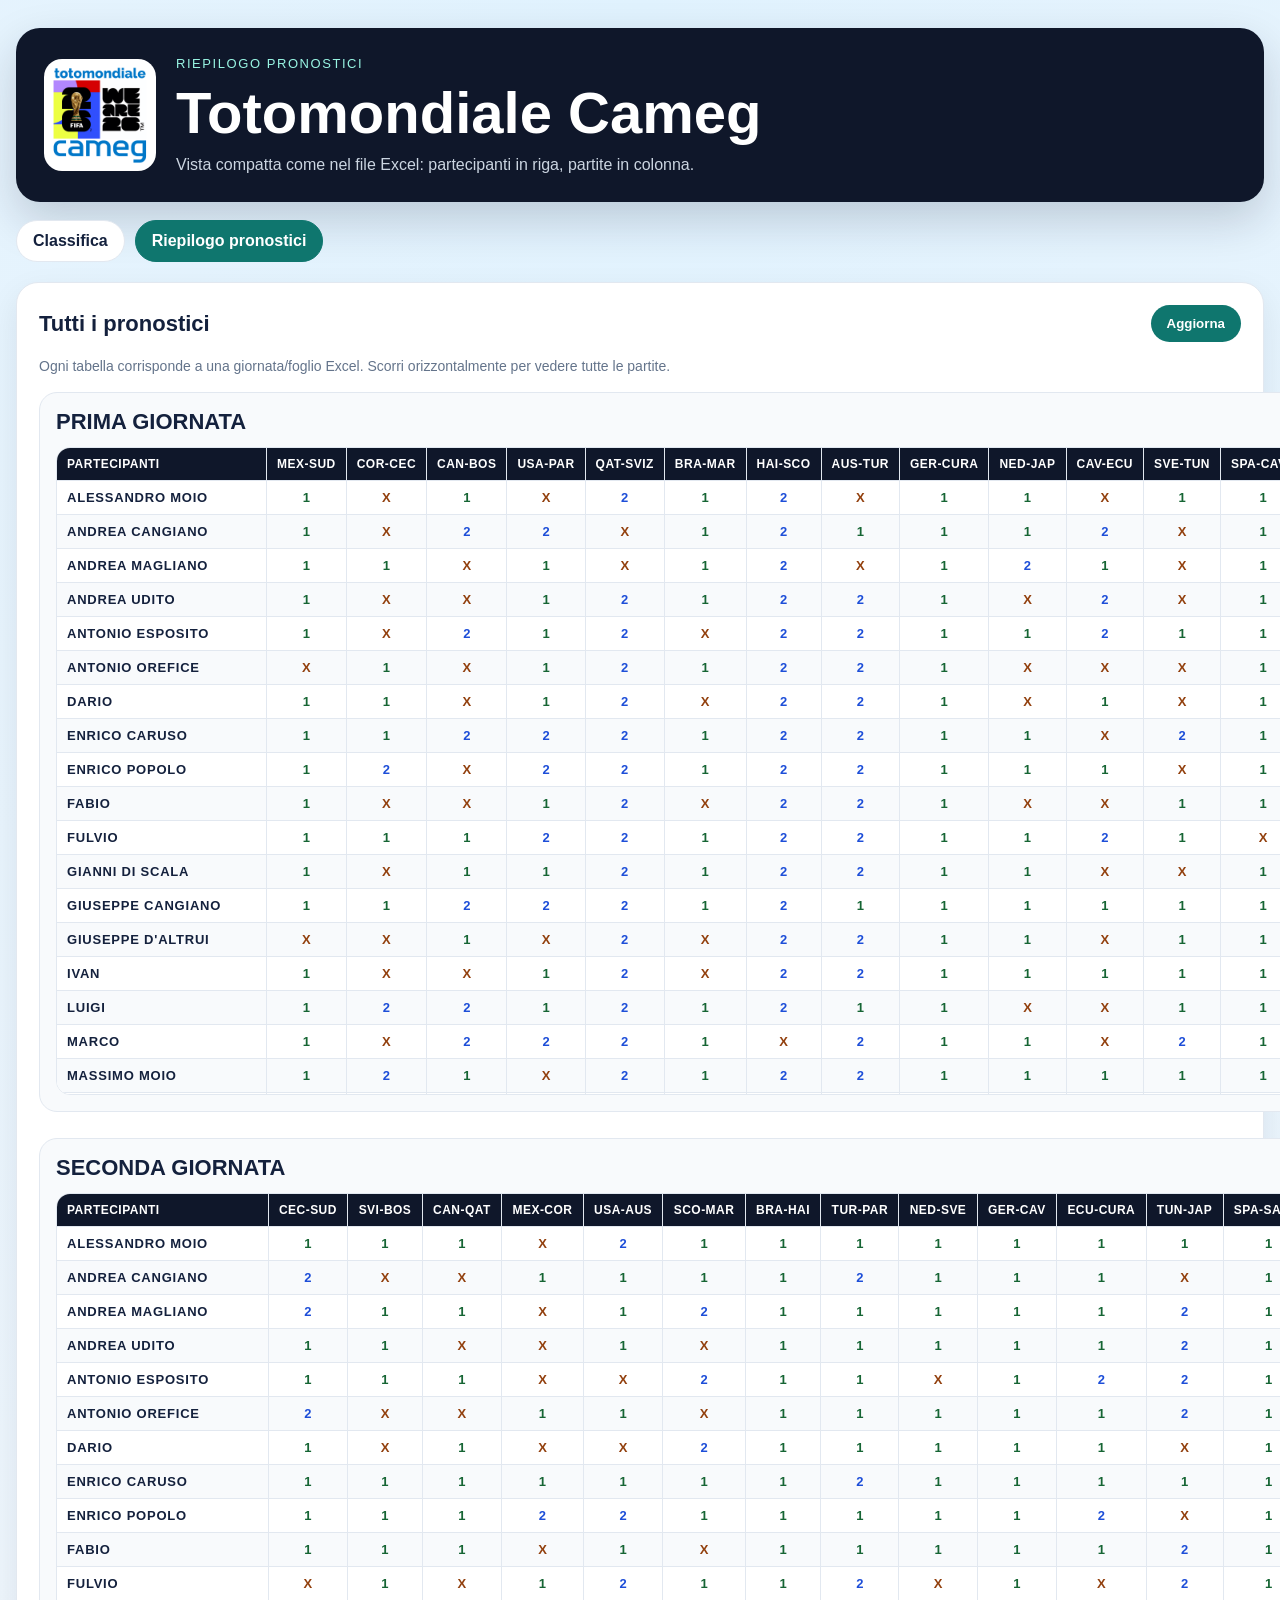
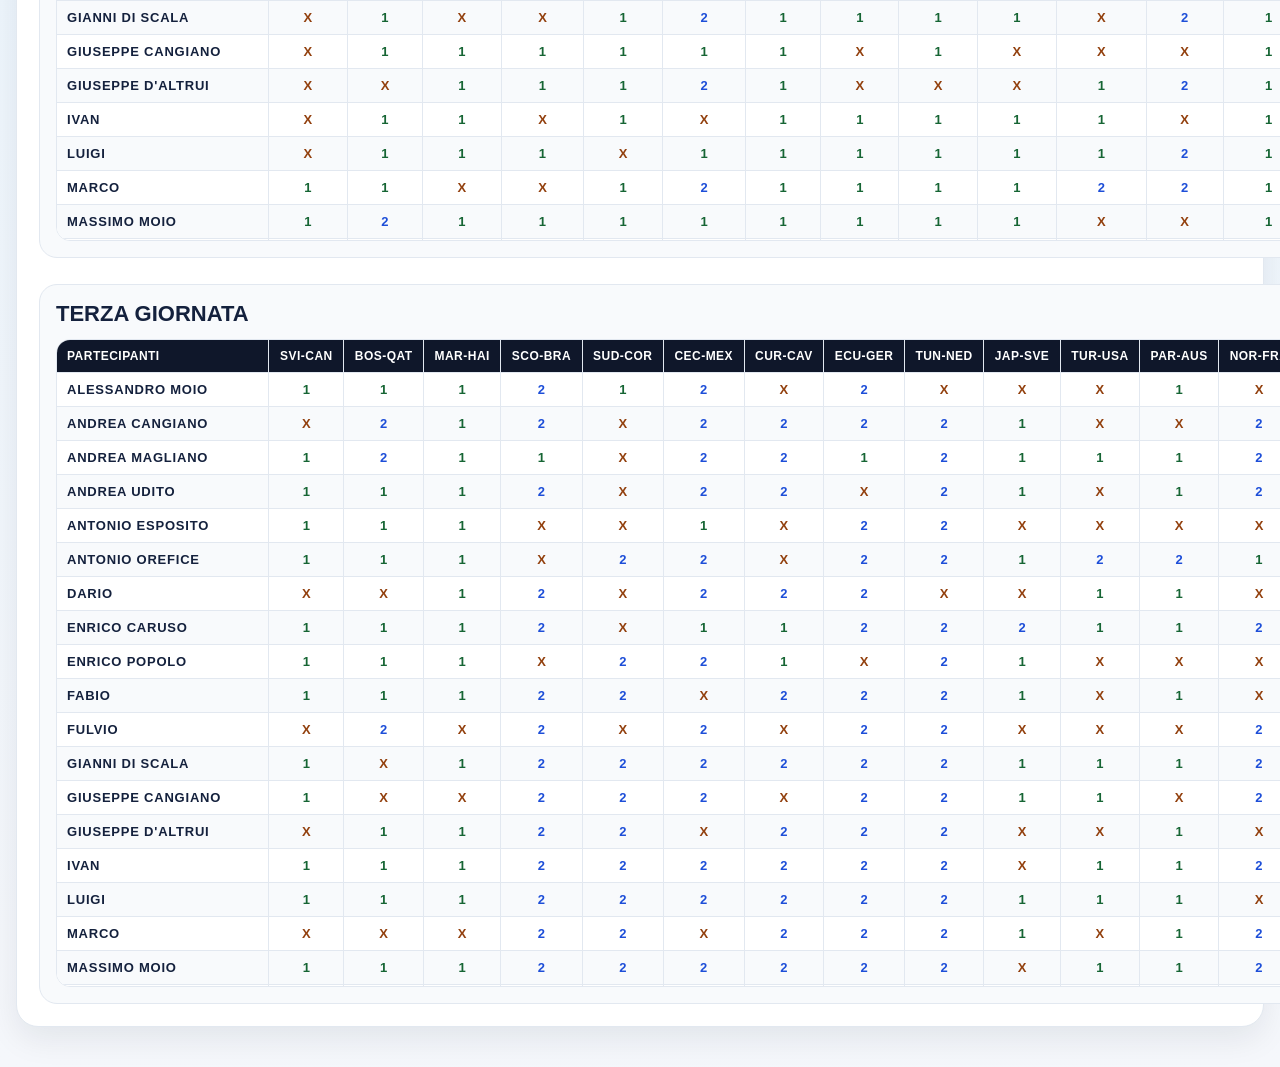
==== pronostici.html @ e7b79f12 "Add files via upload" ====
<!DOCTYPE html>
<html lang="it">
<head>
  <meta charset="UTF-8" />
  <meta name="viewport" content="width=device-width, initial-scale=1.0" />
  <title>Riepilogo pronostici - Totomondiale Cameg</title>
  <link rel="stylesheet" href="assets/style.css" />
</head>
<body>
  <main class="page wide">
    <header class="hero compact-hero">
      <div class="brand-row">
        <img src="assets/logo.png" alt="Logo Totomondiale Cameg" class="logo" />
        <div>
          <p class="eyebrow">Riepilogo pronostici</p>
          <h1>Totomondiale Cameg</h1>
          <p class="subtitle">Vista compatta come nel file Excel: partecipanti in riga, partite in colonna.</p>
        </div>
      </div>
    </header>

    <nav class="top-actions">
      <a class="nav-btn" href="index.html">Classifica</a>
      <a class="nav-btn active" href="pronostici.html">Riepilogo pronostici</a>
    </nav>

    <section class="panel">
      <div class="panel-header">
        <h2>Tutti i pronostici</h2>
        <button id="reloadBtn" type="button">Aggiorna</button>
      </div>
      <p class="hint">Ogni tabella corrisponde a una giornata/foglio Excel. Scorri orizzontalmente per vedere tutte le partite.</p>
      <div id="predictionSheets" class="prediction-sheets">
        <p>Caricamento riepilogo...</p>
      </div>
    </section>
  </main>

  <script src="assets/pronostici.js"></script>
</body>
</html>
---- assets/style.css ----
:root {
  --bg: #f5f7fb;
  --card: #ffffff;
  --text: #14213d;
  --muted: #64748b;
  --line: #e2e8f0;
  --accent: #0f766e;
  --accent-dark: #115e59;
  --gold: #fef3c7;
}

* { box-sizing: border-box; }
body {
  margin: 0;
  font-family: Arial, Helvetica, sans-serif;
  background: radial-gradient(circle at top, #e0f2fe, var(--bg));
  color: var(--text);
}
.page { max-width: 1120px; margin: 0 auto; padding: 28px 16px 40px; }
.hero {
  display: flex; justify-content: space-between; gap: 20px; align-items: flex-end;
  padding: 28px; border-radius: 24px; background: #0f172a; color: white;
  box-shadow: 0 18px 45px rgba(15, 23, 42, .18);
}
.eyebrow { margin: 0 0 8px; color: #99f6e4; text-transform: uppercase; letter-spacing: .12em; font-size: 13px; }
h1 { margin: 0; font-size: clamp(34px, 5vw, 58px); }
.subtitle { margin: 10px 0 0; color: #cbd5e1; }
.refresh-card { background: rgba(255,255,255,.1); border: 1px solid rgba(255,255,255,.18); padding: 16px; border-radius: 18px; min-width: 220px; }
.refresh-card span { display:block; font-size: 13px; color: #cbd5e1; }
.refresh-card strong { display:block; margin-top: 6px; }
.refresh-card small { display:block; margin-top: 8px; color:#cbd5e1; line-height:1.35; }
.summary { display:grid; grid-template-columns: repeat(3, 1fr); gap: 16px; margin: 20px 0; }
.stat, .panel { background: var(--card); border: 1px solid var(--line); border-radius: 22px; box-shadow: 0 12px 32px rgba(15, 23, 42, .08); }
.stat { padding: 18px; }
.stat span { color: var(--muted); font-size: 14px; }
.stat strong { display:block; margin-top: 8px; font-size: 28px; }
.panel { padding: 22px; margin-top: 20px; }
.panel-header { display:flex; justify-content: space-between; align-items:center; gap: 12px; margin-bottom: 16px; }
h2 { margin: 0; font-size: 22px; }
button { border:0; background: var(--accent); color:white; padding: 11px 16px; border-radius: 999px; cursor:pointer; font-weight: 700; }
button:hover { background: var(--accent-dark); }
.table-wrap { overflow-x:auto; }
table { width:100%; border-collapse: collapse; min-width: 520px; }
th, td { padding: 14px 12px; text-align:left; border-bottom: 1px solid var(--line); }
th { color: var(--muted); font-size: 13px; text-transform: uppercase; letter-spacing: .06em; }
tr.leader { background: var(--gold); font-weight: 700; }
.matches { display:grid; gap: 10px; margin-top: 16px; }
.match { display:flex; justify-content:space-between; gap: 12px; padding: 14px; border: 1px solid var(--line); border-radius: 16px; background:#f8fafc; }
.match.live { border-color: #f97316; background: #fff7ed; }
.match small { color: var(--muted); }
footer { color: var(--muted); text-align:center; margin-top: 28px; font-size: 14px; }
.error { color: #991b1b; background: #fee2e2; border: 1px solid #fecaca; padding: 14px; border-radius: 14px; }
@media (max-width: 760px) {
  .hero { align-items: stretch; flex-direction: column; }
  .summary { grid-template-columns: 1fr; }
  .panel-header { align-items: stretch; flex-direction: column; }
  button { width: 100%; }
  .match { flex-direction: column; }
}

.brand-row { display: flex; align-items: center; gap: 20px; }
.logo { width: 112px; height: 112px; object-fit: contain; border-radius: 18px; background: white; padding: 6px; }
.hint { color: var(--muted); font-size: 14px; }
.predictions-overview { display: grid; gap: 18px; margin-top: 16px; }
.participant-card { border: 1px solid var(--line); border-radius: 18px; padding: 18px; background: #f8fafc; }
.participant-card h3 { margin: 0 0 14px; font-size: 22px; color: #0f172a; }
.day-block { margin-top: 14px; }
.day-block h4 { margin: 0 0 8px; color: var(--accent-dark); text-transform: uppercase; letter-spacing: .04em; font-size: 14px; }
.compact table { min-width: 620px; background: white; border-radius: 14px; overflow: hidden; }
.compact th, .compact td { padding: 10px 12px; font-size: 14px; }
.badge { display: inline-block; padding: 5px 9px; border-radius: 999px; font-size: 12px; font-weight: 700; }
.badge.pending { background: #e2e8f0; color: #475569; }
.badge.correct { background: #dcfce7; color: #166534; }
.badge.wrong { background: #fee2e2; color: #991b1b; }
@media (max-width: 760px) {
  .brand-row { align-items: flex-start; flex-direction: column; }
  .logo { width: 96px; height: 96px; }
}

.top-actions { display:flex; gap: 10px; flex-wrap: wrap; margin: 18px 0; }
.nav-btn { display:inline-flex; align-items:center; justify-content:center; padding: 11px 16px; border-radius: 999px; text-decoration:none; font-weight:700; border:1px solid var(--line); background:#fff; color:var(--text); }
.nav-btn.active, .nav-btn:hover { background: var(--accent); color:#fff; border-color: var(--accent); }
.wide { max-width: 1500px; }
.compact-hero { align-items:center; }
.prediction-sheets { display:grid; gap: 26px; margin-top: 18px; }
.sheet-block { border:1px solid var(--line); border-radius:18px; padding:16px; background:#f8fafc; }
.sheet-block h2 { margin-bottom: 12px; }
.excel-wrap { overflow:auto; border:1px solid var(--line); border-radius:14px; background:#fff; max-height: 72vh; }
.excel-table { width:max-content; min-width:100%; border-collapse: separate; border-spacing:0; font-size: 13px; }
.excel-table th, .excel-table td { padding: 9px 10px; border-right:1px solid var(--line); border-bottom:1px solid var(--line); text-align:center; white-space:nowrap; }
.excel-table thead th { position: sticky; top:0; z-index:3; background:#0f172a; color:#fff; font-size:12px; letter-spacing:.04em; }
.excel-table .participant-col { position: sticky; left:0; z-index:2; text-align:left; min-width:210px; background:#ffffff; color:var(--text); font-weight:700; }
.excel-table thead .participant-col { z-index:4; background:#0f172a; color:#fff; }
.excel-table tbody tr:nth-child(even) .participant-col,
.excel-table tbody tr:nth-child(even) td { background:#f8fafc; }
.excel-table tbody tr:hover .participant-col,
.excel-table tbody tr:hover td { background:#eef6ff; }
.forecast { font-weight:800; min-width:58px; }
.forecast-1 { color:#166534; }
.forecast-X { color:#92400e; }
.forecast-2 { color:#1d4ed8; }
.match-head { min-width:74px; }
code { background:#e2e8f0; padding:2px 5px; border-radius:6px; }
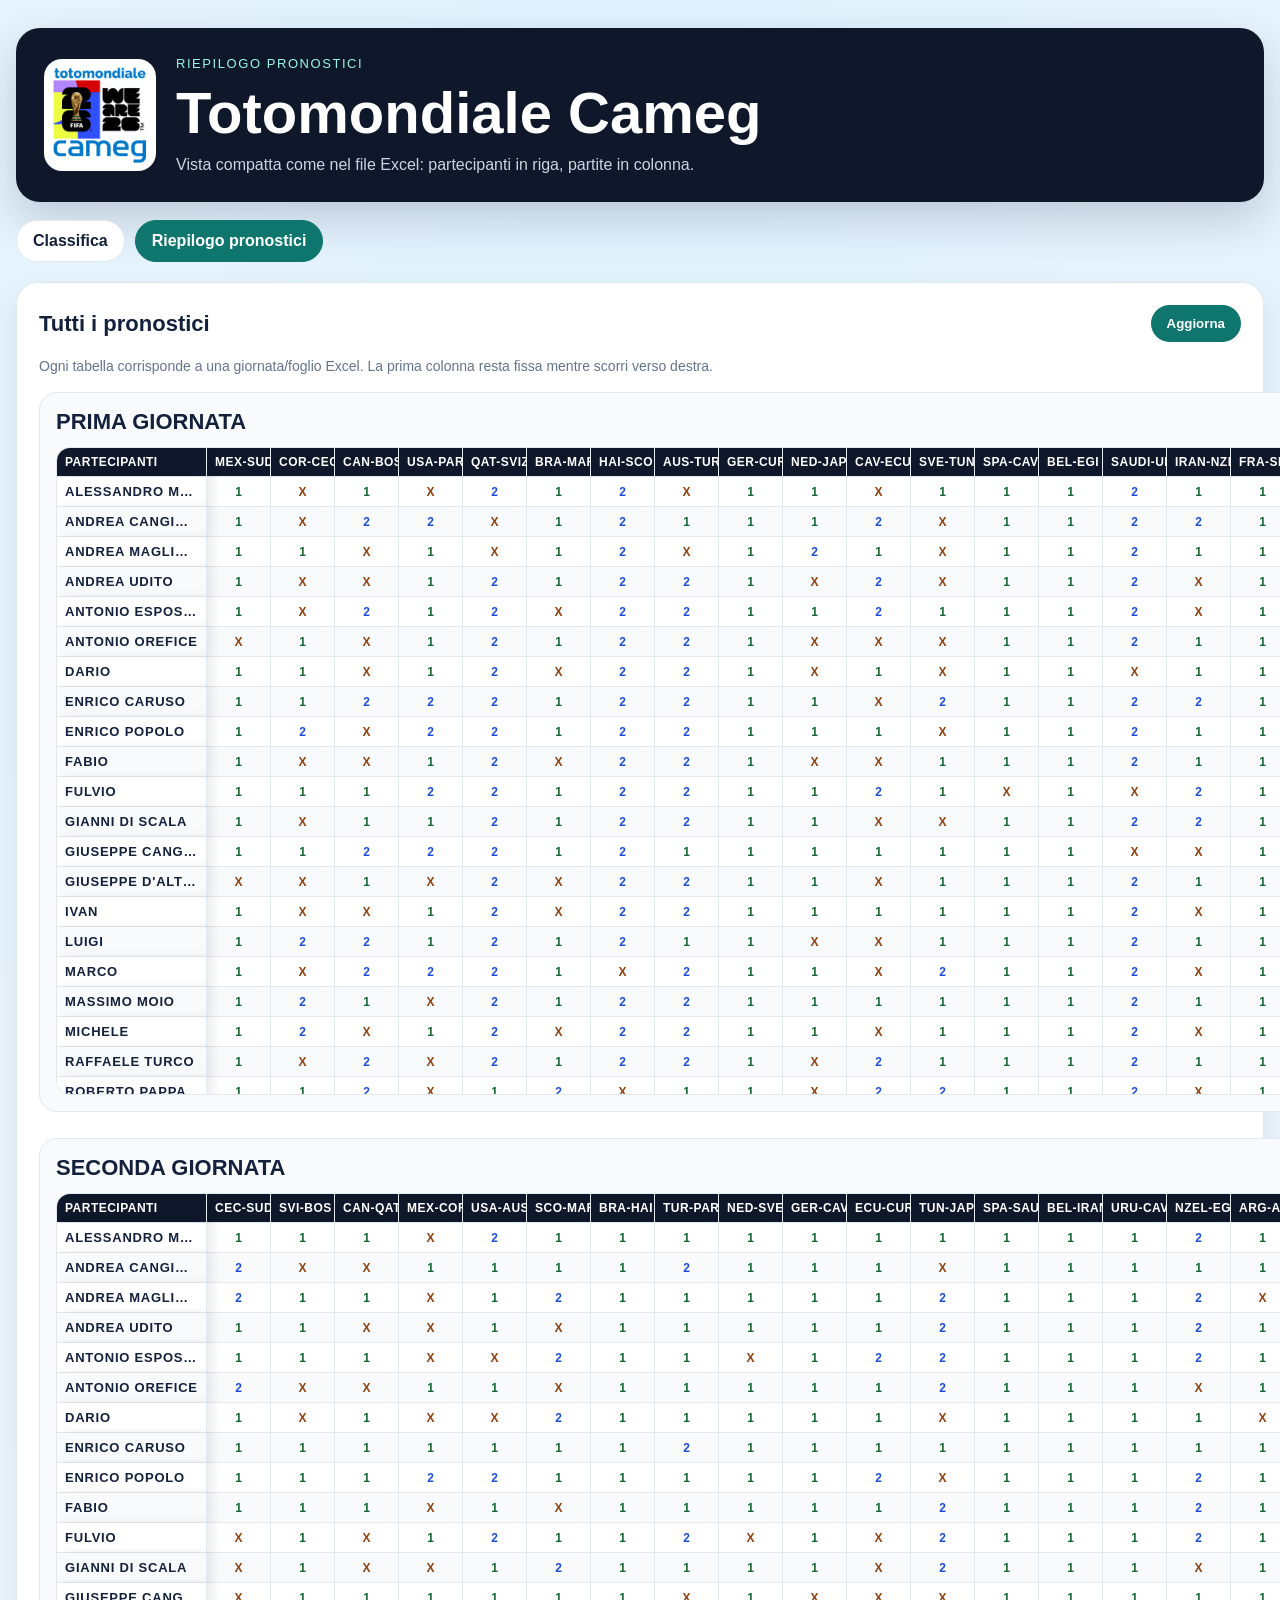
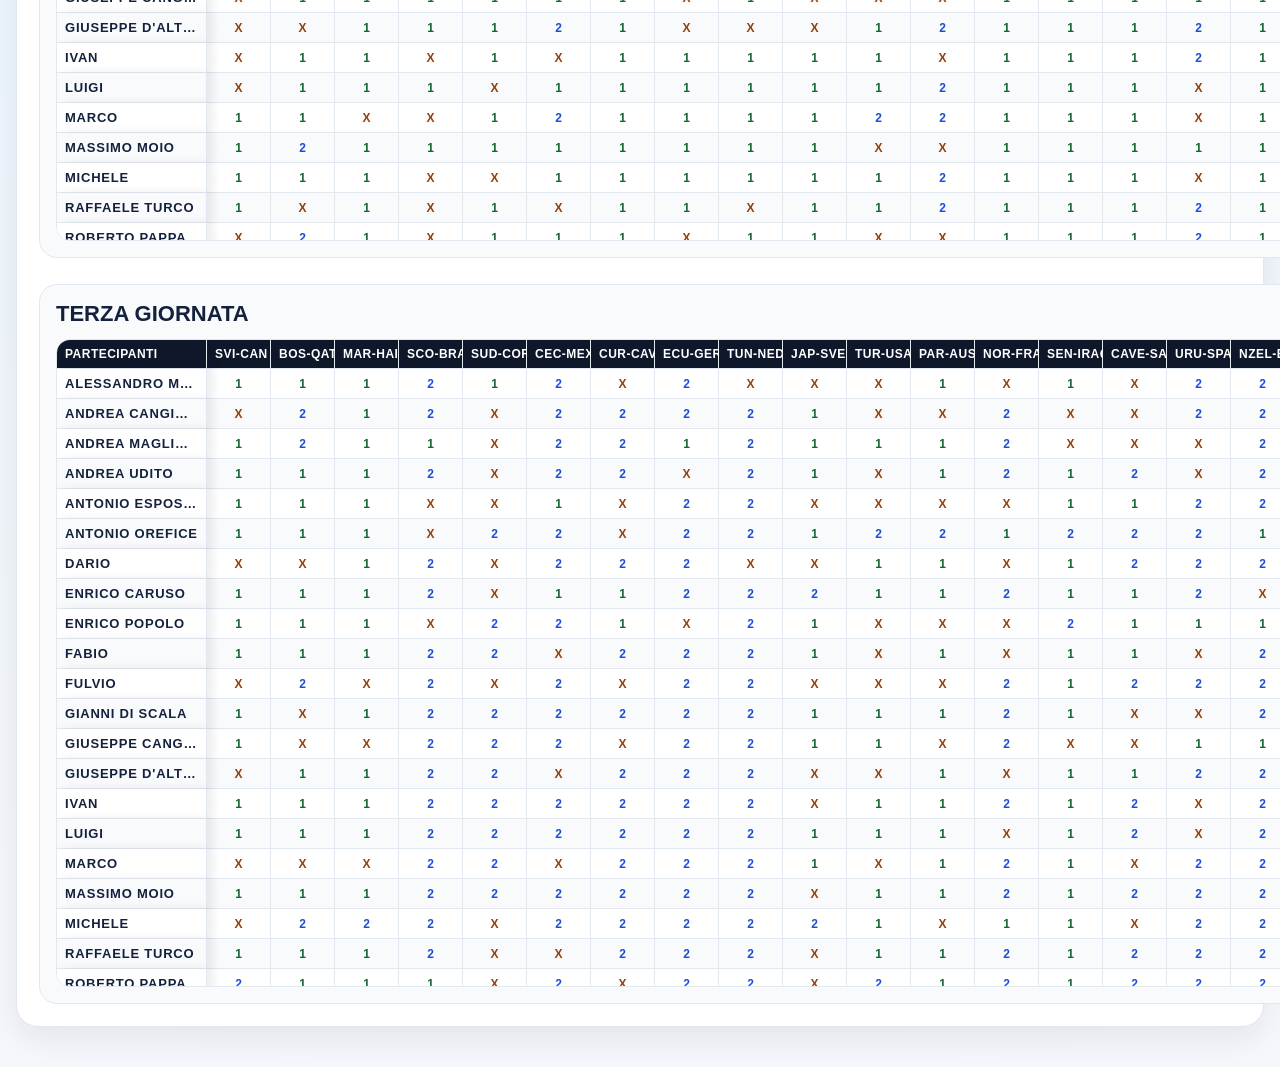
==== commit a4d32283: "Add files via upload" ====
--- a/pronostici.html
+++ b/pronostici.html
@@ -29,7 +29,7 @@
         <h2>Tutti i pronostici</h2>
         <button id="reloadBtn" type="button">Aggiorna</button>
       </div>
-      <p class="hint">Ogni tabella corrisponde a una giornata/foglio Excel. Scorri orizzontalmente per vedere tutte le partite.</p>
+      <p class="hint">Ogni tabella corrisponde a una giornata/foglio Excel. La prima colonna resta fissa mentre scorri verso destra.</p><p class="mobile-note">Da smartphone: ruota il telefono in orizzontale per una vista più comoda.</p>
       <div id="predictionSheets" class="prediction-sheets">
         <p>Caricamento riepilogo...</p>
       </div>
--- a/assets/style.css
+++ b/assets/style.css
@@ -80,24 +80,49 @@
 .top-actions { display:flex; gap: 10px; flex-wrap: wrap; margin: 18px 0; }
 .nav-btn { display:inline-flex; align-items:center; justify-content:center; padding: 11px 16px; border-radius: 999px; text-decoration:none; font-weight:700; border:1px solid var(--line); background:#fff; color:var(--text); }
 .nav-btn.active, .nav-btn:hover { background: var(--accent); color:#fff; border-color: var(--accent); }
-.wide { max-width: 1500px; }
+.wide { max-width: 1600px; }
 .compact-hero { align-items:center; }
 .prediction-sheets { display:grid; gap: 26px; margin-top: 18px; }
 .sheet-block { border:1px solid var(--line); border-radius:18px; padding:16px; background:#f8fafc; }
 .sheet-block h2 { margin-bottom: 12px; }
-.excel-wrap { overflow:auto; border:1px solid var(--line); border-radius:14px; background:#fff; max-height: 72vh; }
-.excel-table { width:max-content; min-width:100%; border-collapse: separate; border-spacing:0; font-size: 13px; }
-.excel-table th, .excel-table td { padding: 9px 10px; border-right:1px solid var(--line); border-bottom:1px solid var(--line); text-align:center; white-space:nowrap; }
+.excel-wrap { overflow:auto; border:1px solid var(--line); border-radius:14px; background:#fff; max-height: 72vh; -webkit-overflow-scrolling: touch; }
+.excel-table { width:max-content; min-width:100%; border-collapse: separate; border-spacing:0; font-size: 12px; }
+.excel-table th, .excel-table td { padding: 7px 8px; border-right:1px solid var(--line); border-bottom:1px solid var(--line); text-align:center; white-space:nowrap; }
 .excel-table thead th { position: sticky; top:0; z-index:3; background:#0f172a; color:#fff; font-size:12px; letter-spacing:.04em; }
-.excel-table .participant-col { position: sticky; left:0; z-index:2; text-align:left; min-width:210px; background:#ffffff; color:var(--text); font-weight:700; }
+.excel-table .participant-col { position: sticky; left:0; z-index:5; text-align:left; width:150px; min-width:150px; max-width:150px; overflow:hidden; text-overflow:ellipsis; background:#ffffff; color:var(--text); font-weight:700; box-shadow: 6px 0 10px rgba(15,23,42,.08); }
 .excel-table thead .participant-col { z-index:4; background:#0f172a; color:#fff; }
 .excel-table tbody tr:nth-child(even) .participant-col,
 .excel-table tbody tr:nth-child(even) td { background:#f8fafc; }
 .excel-table tbody tr:hover .participant-col,
 .excel-table tbody tr:hover td { background:#eef6ff; }
-.forecast { font-weight:800; min-width:58px; }
+.forecast { font-weight:800; min-width:42px; max-width:46px; }
 .forecast-1 { color:#166534; }
 .forecast-X { color:#92400e; }
 .forecast-2 { color:#1d4ed8; }
-.match-head { min-width:74px; }
+.match-head { min-width:58px; max-width:64px; font-size:11px; }
 code { background:#e2e8f0; padding:2px 5px; border-radius:6px; }
+
+
+.mobile-note { display:none; }
+@media (max-width: 760px) {
+  .page { padding: 14px 8px 28px; }
+  .wide { max-width: 100%; }
+  .hero { padding: 18px; border-radius: 18px; }
+  h1 { font-size: clamp(28px, 11vw, 42px); }
+  .panel { padding: 14px 10px; border-radius: 18px; }
+  .prediction-sheets { gap: 18px; }
+  .sheet-block { padding: 10px; border-radius: 14px; }
+  .excel-wrap { max-height: none; border-radius: 12px; }
+  .excel-table { font-size: 11px; }
+  .excel-table th, .excel-table td { padding: 6px 6px; }
+  .excel-table .participant-col { width: 104px; min-width: 104px; max-width: 104px; font-size: 10px; }
+  .excel-table thead th { font-size: 10px; }
+  .match-head { min-width: 48px; max-width: 52px; }
+  .forecast { min-width: 36px; max-width: 38px; font-size: 13px; }
+  .mobile-note { display:block; margin: 8px 0 0; color: var(--muted); font-size: 12px; }
+}
+@media (max-width: 420px) {
+  .excel-table .participant-col { width: 92px; min-width: 92px; max-width: 92px; }
+  .match-head { min-width: 44px; max-width: 48px; }
+  .forecast { min-width: 34px; max-width: 36px; }
+}
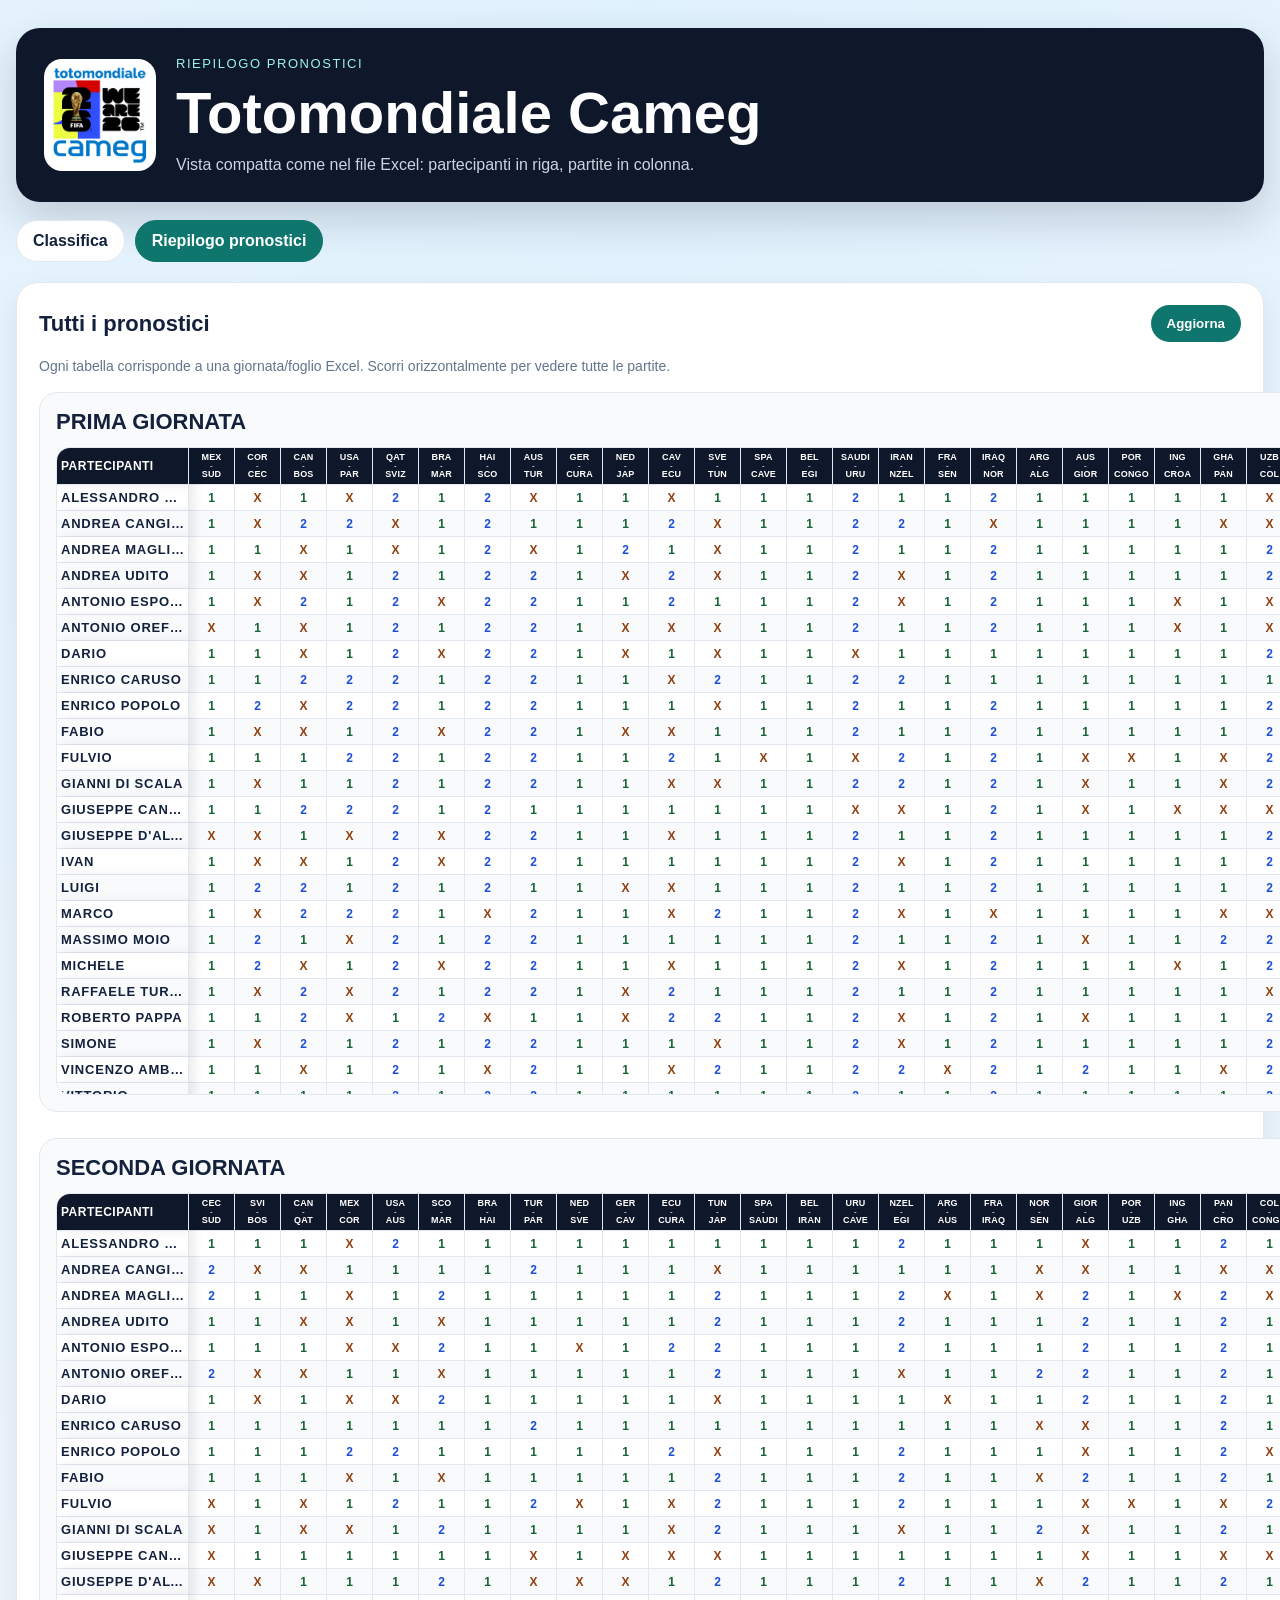
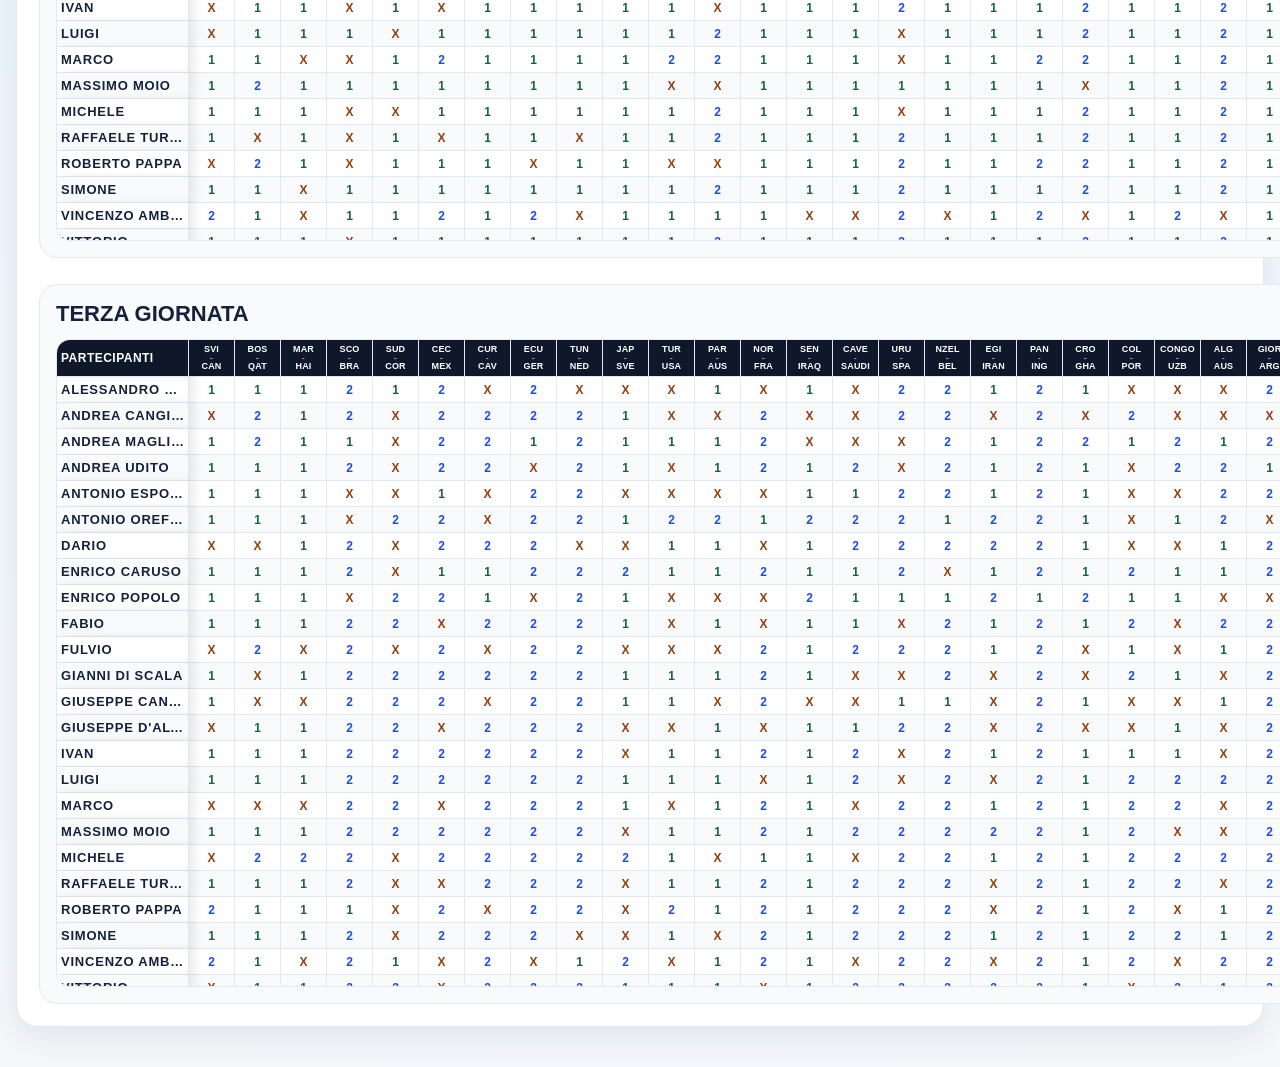
==== commit 4017f5cf: "Add files via upload" ====
--- a/pronostici.html
+++ b/pronostici.html
@@ -29,7 +29,7 @@
         <h2>Tutti i pronostici</h2>
         <button id="reloadBtn" type="button">Aggiorna</button>
       </div>
-      <p class="hint">Ogni tabella corrisponde a una giornata/foglio Excel. La prima colonna resta fissa mentre scorri verso destra.</p><p class="mobile-note">Da smartphone: ruota il telefono in orizzontale per una vista più comoda.</p>
+      <p class="hint">Ogni tabella corrisponde a una giornata/foglio Excel. Scorri orizzontalmente per vedere tutte le partite.</p>
       <div id="predictionSheets" class="prediction-sheets">
         <p>Caricamento riepilogo...</p>
       </div>
--- a/assets/style.css
+++ b/assets/style.css
@@ -126,3 +126,75 @@
   .match-head { min-width: 44px; max-width: 48px; }
   .forecast { min-width: 34px; max-width: 36px; }
 }
+
+/* v6: riepilogo più compatto e leggibile su smartphone */
+.excel-table .participant-col { width: 132px; min-width: 132px; max-width: 132px; }
+.match-head { min-width: 50px; max-width: 56px; font-size: 10px; }
+.forecast { min-width: 34px; max-width: 38px; }
+.excel-table th, .excel-table td { padding: 6px 6px; }
+.excel-table thead .participant-col { z-index: 8; }
+.excel-table tbody .participant-col { z-index: 6; }
+@media (max-width: 760px) {
+  .logo { width: 78px; height: 78px; }
+  .top-actions { position: sticky; top: 0; z-index: 20; padding: 8px 0; background: rgba(245,247,251,.92); backdrop-filter: blur(6px); }
+  .excel-wrap { max-height: 78vh; }
+  .excel-table .participant-col { width: 86px; min-width: 86px; max-width: 86px; font-size: 9px; }
+  .match-head { min-width: 38px; max-width: 42px; font-size: 9px; }
+  .forecast { min-width: 30px; max-width: 32px; font-size: 12px; }
+  .excel-table th, .excel-table td { padding: 5px 4px; }
+}
+
+
+/* v7: intestazioni partite più leggibili e compatte nel riepilogo pronostici */
+.excel-table thead th.match-head {
+  white-space: normal;
+  line-height: 1.05;
+  vertical-align: middle;
+  padding: 5px 3px;
+}
+.match-head {
+  min-width: 42px;
+  max-width: 46px;
+  width: 46px;
+}
+.team-code {
+  display: block;
+  font-size: 9px;
+  font-weight: 800;
+  letter-spacing: .02em;
+}
+.vs-sep {
+  display: block;
+  font-size: 8px;
+  line-height: .9;
+  opacity: .75;
+}
+.forecast {
+  min-width: 28px;
+  max-width: 32px;
+  width: 32px;
+}
+.excel-table th, .excel-table td {
+  padding: 5px 4px;
+}
+@media (max-width: 760px) {
+  .excel-table .participant-col {
+    width: 92px;
+    min-width: 92px;
+    max-width: 92px;
+    font-size: 9px;
+  }
+  .match-head {
+    min-width: 36px;
+    max-width: 38px;
+    width: 38px;
+  }
+  .team-code { font-size: 8px; }
+  .vs-sep { font-size: 7px; }
+  .forecast {
+    min-width: 27px;
+    max-width: 29px;
+    width: 29px;
+    font-size: 12px;
+  }
+}
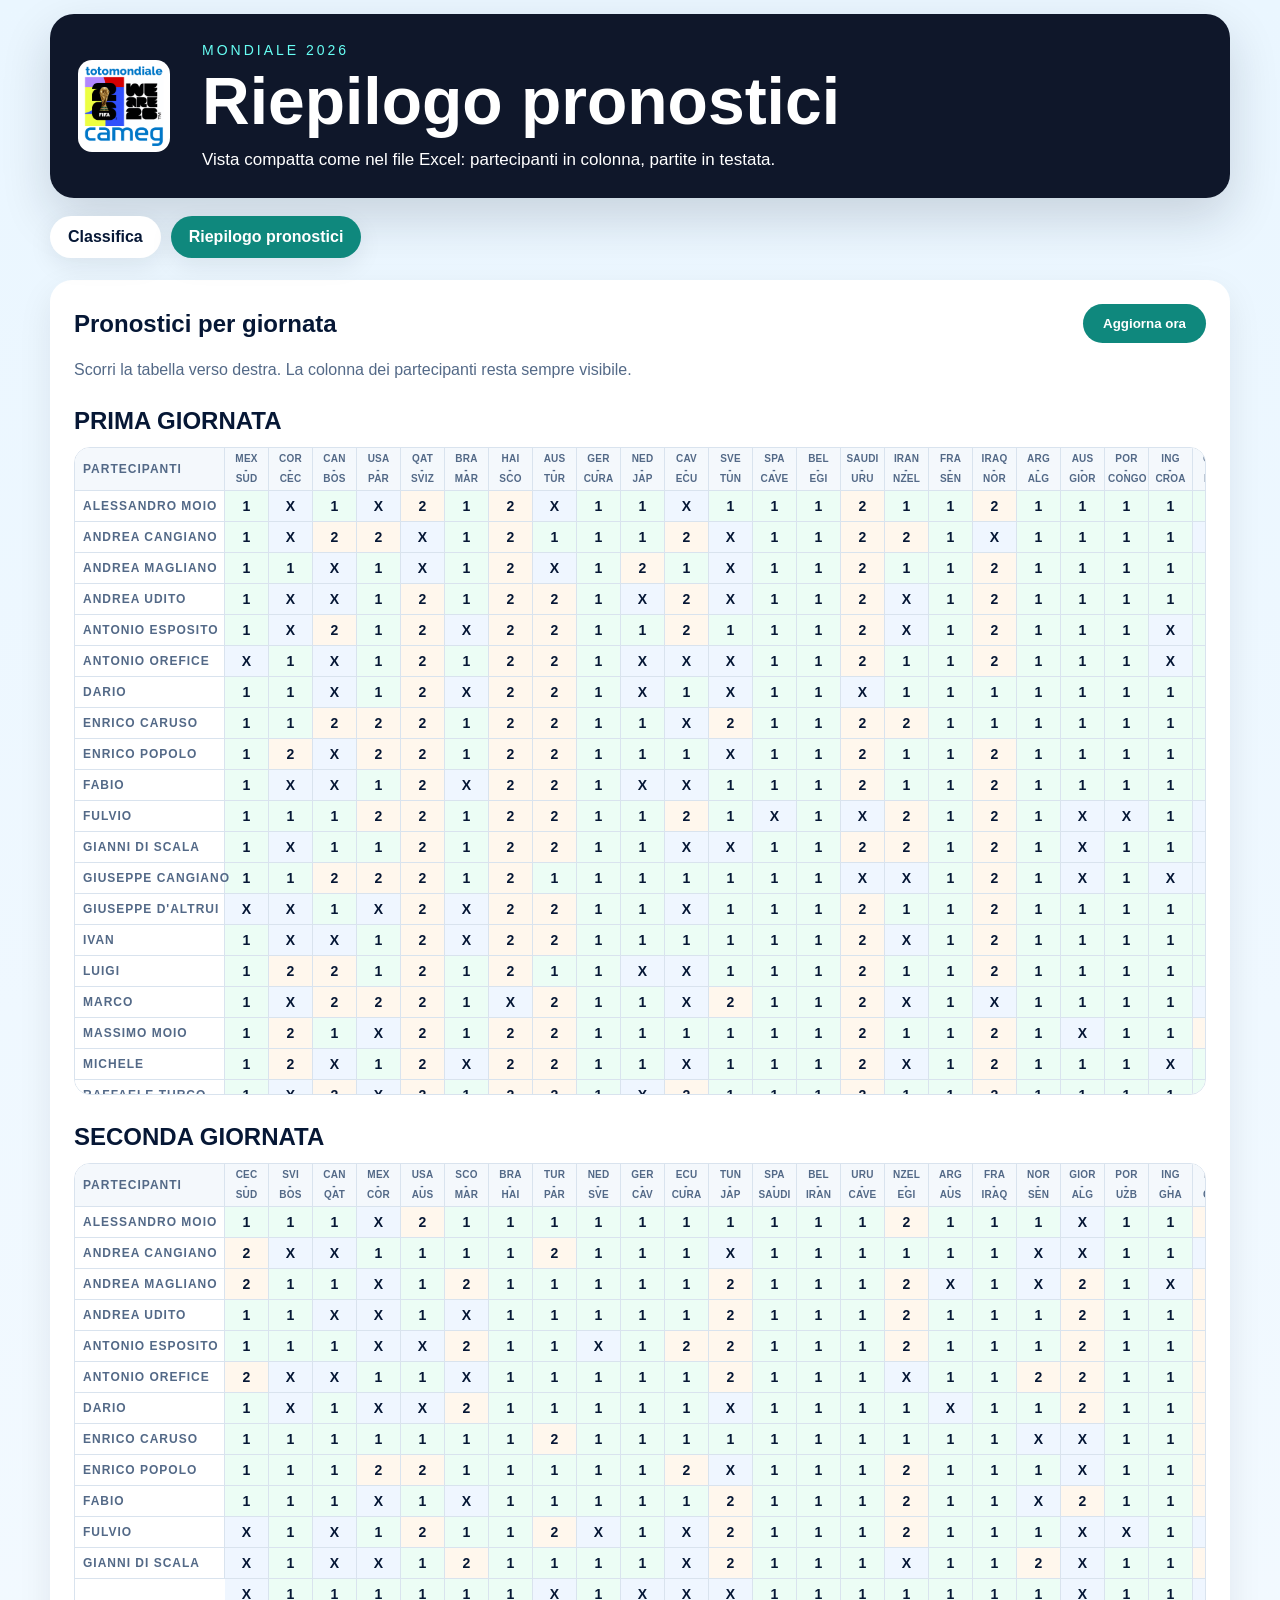
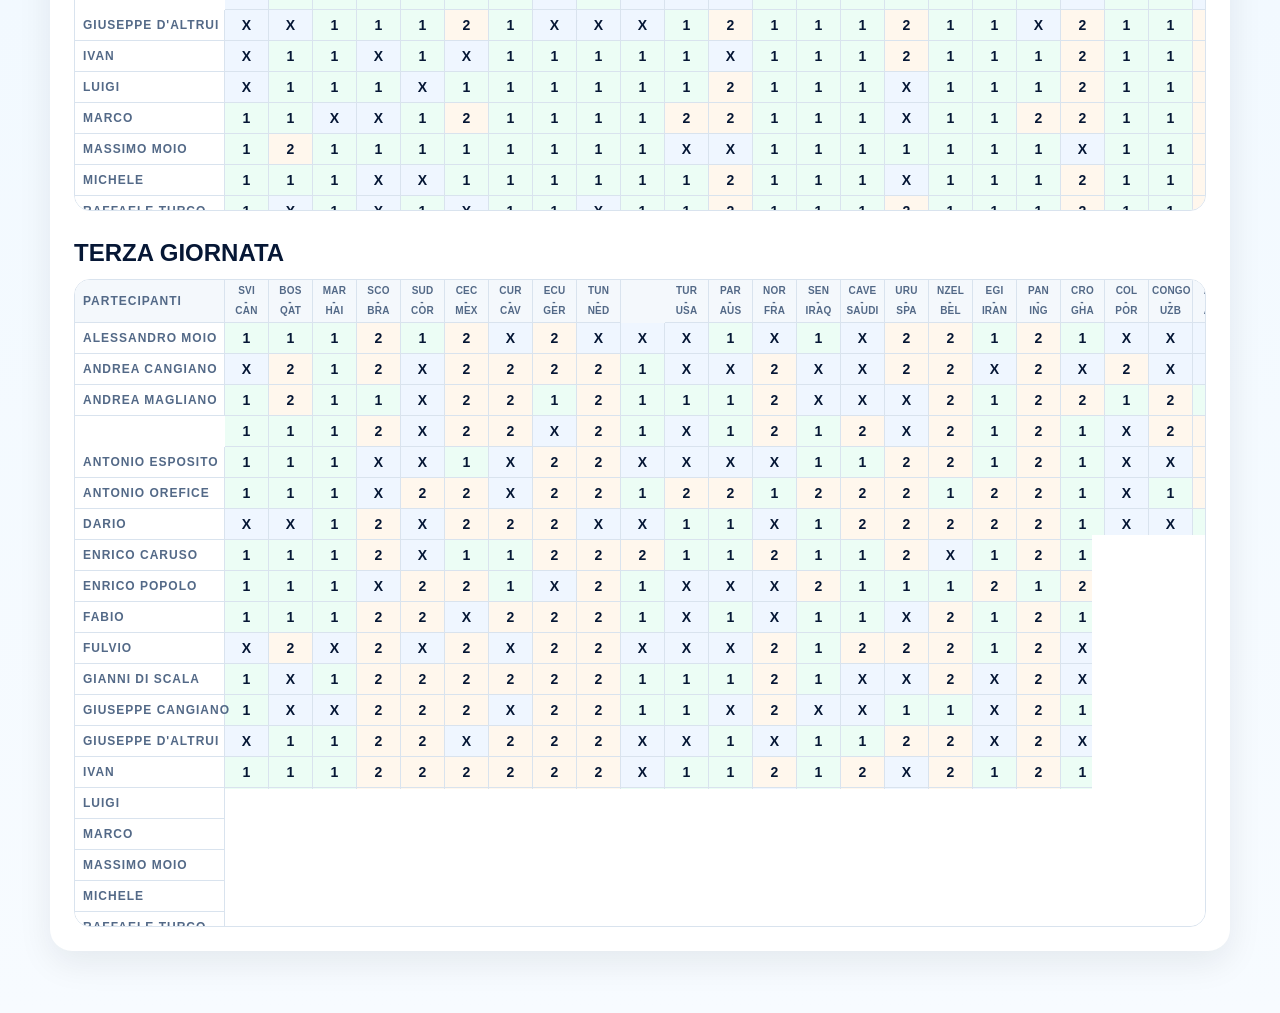
==== commit 1ac6879b: "Add files via upload" ====
--- a/pronostici.html
+++ b/pronostici.html
@@ -7,32 +7,28 @@
   <link rel="stylesheet" href="assets/style.css" />
 </head>
 <body>
-  <main class="page wide">
+  <main class="page">
     <header class="hero compact-hero">
-      <div class="brand-row">
-        <img src="assets/logo.png" alt="Logo Totomondiale Cameg" class="logo" />
-        <div>
-          <p class="eyebrow">Riepilogo pronostici</p>
-          <h1>Totomondiale Cameg</h1>
-          <p class="subtitle">Vista compatta come nel file Excel: partecipanti in riga, partite in colonna.</p>
-        </div>
+      <img src="assets/logo.png" alt="Totomondiale Cameg" class="logo" />
+      <div class="hero-text">
+        <p class="eyebrow">Mondiale 2026</p>
+        <h1>Riepilogo pronostici</h1>
+        <p class="subtitle">Vista compatta come nel file Excel: partecipanti in colonna, partite in testata.</p>
       </div>
     </header>
 
-    <nav class="top-actions">
-      <a class="nav-btn" href="index.html">Classifica</a>
-      <a class="nav-btn active" href="pronostici.html">Riepilogo pronostici</a>
+    <nav class="tabs" aria-label="Navigazione">
+      <a class="tab" href="index.html">Classifica</a>
+      <a class="tab active" href="pronostici.html">Riepilogo pronostici</a>
     </nav>
 
     <section class="panel">
       <div class="panel-header">
-        <h2>Tutti i pronostici</h2>
-        <button id="reloadBtn" type="button">Aggiorna</button>
+        <h2>Pronostici per giornata</h2>
+        <button id="reloadBtn" type="button">Aggiorna ora</button>
       </div>
-      <p class="hint">Ogni tabella corrisponde a una giornata/foglio Excel. Scorri orizzontalmente per vedere tutte le partite.</p>
-      <div id="predictionSheets" class="prediction-sheets">
-        <p>Caricamento riepilogo...</p>
-      </div>
+      <p class="hint">Scorri la tabella verso destra. La colonna dei partecipanti resta sempre visibile.</p>
+      <div id="predictionSheets"></div>
     </section>
   </main>
 
--- a/assets/style.css
+++ b/assets/style.css
@@ -1,200 +1,213 @@
 :root {
-  --bg: #f5f7fb;
-  --card: #ffffff;
-  --text: #14213d;
-  --muted: #64748b;
-  --line: #e2e8f0;
-  --accent: #0f766e;
-  --accent-dark: #115e59;
-  --gold: #fef3c7;
+  --bg: #eaf6ff;
+  --navy: #0f172a;
+  --teal: #0f887d;
+  --border: #d9e3ee;
+  --text: #061735;
+  --muted: #536987;
+  --white: #ffffff;
+  --leader: #fff4c2;
 }
 
 * { box-sizing: border-box; }
+html { scroll-behavior: smooth; }
 body {
   margin: 0;
   font-family: Arial, Helvetica, sans-serif;
-  background: radial-gradient(circle at top, #e0f2fe, var(--bg));
+  background: linear-gradient(180deg, var(--bg), #f7fbff);
   color: var(--text);
 }
-.page { max-width: 1120px; margin: 0 auto; padding: 28px 16px 40px; }
+
+.page {
+  width: min(1180px, calc(100% - 32px));
+  margin: 0 auto;
+  padding: 14px 0 40px;
+}
+
 .hero {
-  display: flex; justify-content: space-between; gap: 20px; align-items: flex-end;
-  padding: 28px; border-radius: 24px; background: #0f172a; color: white;
-  box-shadow: 0 18px 45px rgba(15, 23, 42, .18);
-}
-.eyebrow { margin: 0 0 8px; color: #99f6e4; text-transform: uppercase; letter-spacing: .12em; font-size: 13px; }
-h1 { margin: 0; font-size: clamp(34px, 5vw, 58px); }
-.subtitle { margin: 10px 0 0; color: #cbd5e1; }
-.refresh-card { background: rgba(255,255,255,.1); border: 1px solid rgba(255,255,255,.18); padding: 16px; border-radius: 18px; min-width: 220px; }
-.refresh-card span { display:block; font-size: 13px; color: #cbd5e1; }
-.refresh-card strong { display:block; margin-top: 6px; }
-.refresh-card small { display:block; margin-top: 8px; color:#cbd5e1; line-height:1.35; }
-.summary { display:grid; grid-template-columns: repeat(3, 1fr); gap: 16px; margin: 20px 0; }
-.stat, .panel { background: var(--card); border: 1px solid var(--line); border-radius: 22px; box-shadow: 0 12px 32px rgba(15, 23, 42, .08); }
-.stat { padding: 18px; }
-.stat span { color: var(--muted); font-size: 14px; }
-.stat strong { display:block; margin-top: 8px; font-size: 28px; }
-.panel { padding: 22px; margin-top: 20px; }
-.panel-header { display:flex; justify-content: space-between; align-items:center; gap: 12px; margin-bottom: 16px; }
-h2 { margin: 0; font-size: 22px; }
-button { border:0; background: var(--accent); color:white; padding: 11px 16px; border-radius: 999px; cursor:pointer; font-weight: 700; }
-button:hover { background: var(--accent-dark); }
-.table-wrap { overflow-x:auto; }
-table { width:100%; border-collapse: collapse; min-width: 520px; }
-th, td { padding: 14px 12px; text-align:left; border-bottom: 1px solid var(--line); }
-th { color: var(--muted); font-size: 13px; text-transform: uppercase; letter-spacing: .06em; }
-tr.leader { background: var(--gold); font-weight: 700; }
-.matches { display:grid; gap: 10px; margin-top: 16px; }
-.match { display:flex; justify-content:space-between; gap: 12px; padding: 14px; border: 1px solid var(--line); border-radius: 16px; background:#f8fafc; }
-.match.live { border-color: #f97316; background: #fff7ed; }
-.match small { color: var(--muted); }
-footer { color: var(--muted); text-align:center; margin-top: 28px; font-size: 14px; }
-.error { color: #991b1b; background: #fee2e2; border: 1px solid #fecaca; padding: 14px; border-radius: 14px; }
-@media (max-width: 760px) {
-  .hero { align-items: stretch; flex-direction: column; }
-  .summary { grid-template-columns: 1fr; }
-  .panel-header { align-items: stretch; flex-direction: column; }
-  button { width: 100%; }
-  .match { flex-direction: column; }
-}
-
-.brand-row { display: flex; align-items: center; gap: 20px; }
-.logo { width: 112px; height: 112px; object-fit: contain; border-radius: 18px; background: white; padding: 6px; }
-.hint { color: var(--muted); font-size: 14px; }
-.predictions-overview { display: grid; gap: 18px; margin-top: 16px; }
-.participant-card { border: 1px solid var(--line); border-radius: 18px; padding: 18px; background: #f8fafc; }
-.participant-card h3 { margin: 0 0 14px; font-size: 22px; color: #0f172a; }
-.day-block { margin-top: 14px; }
-.day-block h4 { margin: 0 0 8px; color: var(--accent-dark); text-transform: uppercase; letter-spacing: .04em; font-size: 14px; }
-.compact table { min-width: 620px; background: white; border-radius: 14px; overflow: hidden; }
-.compact th, .compact td { padding: 10px 12px; font-size: 14px; }
-.badge { display: inline-block; padding: 5px 9px; border-radius: 999px; font-size: 12px; font-weight: 700; }
-.badge.pending { background: #e2e8f0; color: #475569; }
-.badge.correct { background: #dcfce7; color: #166534; }
-.badge.wrong { background: #fee2e2; color: #991b1b; }
-@media (max-width: 760px) {
-  .brand-row { align-items: flex-start; flex-direction: column; }
-  .logo { width: 96px; height: 96px; }
-}
-
-.top-actions { display:flex; gap: 10px; flex-wrap: wrap; margin: 18px 0; }
-.nav-btn { display:inline-flex; align-items:center; justify-content:center; padding: 11px 16px; border-radius: 999px; text-decoration:none; font-weight:700; border:1px solid var(--line); background:#fff; color:var(--text); }
-.nav-btn.active, .nav-btn:hover { background: var(--accent); color:#fff; border-color: var(--accent); }
-.wide { max-width: 1600px; }
-.compact-hero { align-items:center; }
-.prediction-sheets { display:grid; gap: 26px; margin-top: 18px; }
-.sheet-block { border:1px solid var(--line); border-radius:18px; padding:16px; background:#f8fafc; }
+  display: grid;
+  grid-template-columns: 120px 1fr auto;
+  gap: 24px;
+  align-items: center;
+  background: var(--navy);
+  color: white;
+  border-radius: 24px;
+  padding: 28px;
+  box-shadow: 0 20px 50px rgba(15, 23, 42, 0.16);
+}
+
+.compact-hero { grid-template-columns: 100px 1fr; }
+.logo {
+  width: 112px;
+  height: 112px;
+  object-fit: contain;
+  background: white;
+  border-radius: 14px;
+  padding: 4px;
+}
+.compact-hero .logo { width: 92px; height: 92px; }
+.eyebrow {
+  margin: 0 0 10px;
+  text-transform: uppercase;
+  letter-spacing: 3px;
+  color: #67fff4;
+  font-size: 14px;
+}
+h1 { margin: 0; font-size: clamp(38px, 6vw, 66px); line-height: 1; }
+.subtitle { margin: 16px 0 0; font-size: 17px; }
+.refresh-card {
+  min-width: 230px;
+  padding: 18px;
+  border: 1px solid rgba(255,255,255,.25);
+  border-radius: 18px;
+  background: rgba(255,255,255,.10);
+}
+.refresh-card span, .refresh-card small { display: block; color: rgba(255,255,255,.85); }
+.refresh-card strong { display: block; margin: 8px 0; font-size: 18px; }
+
+.tabs {
+  display: flex;
+  flex-wrap: wrap;
+  gap: 10px;
+  margin: 18px 0 22px;
+}
+.tab {
+  display: inline-flex;
+  align-items: center;
+  min-height: 42px;
+  padding: 0 18px;
+  border-radius: 999px;
+  background: white;
+  color: var(--text);
+  text-decoration: none;
+  font-weight: 700;
+  box-shadow: 0 8px 24px rgba(15,23,42,.08);
+}
+.tab.active { background: var(--teal); color: white; }
+
+.summary {
+  display: grid;
+  grid-template-columns: repeat(3, 1fr);
+  gap: 18px;
+  margin-bottom: 22px;
+}
+.stat, .panel {
+  background: var(--white);
+  border-radius: 22px;
+  box-shadow: 0 12px 34px rgba(15, 23, 42, 0.08);
+}
+.stat { padding: 20px; }
+.stat span { display: block; color: var(--muted); margin-bottom: 8px; }
+.stat strong { font-size: 30px; }
+.panel { padding: 24px; margin-bottom: 22px; }
+.panel-header {
+  display: flex;
+  justify-content: space-between;
+  gap: 12px;
+  align-items: center;
+  margin-bottom: 18px;
+}
+h2 { margin: 0; font-size: 24px; }
+button {
+  border: 0;
+  border-radius: 999px;
+  padding: 12px 20px;
+  background: var(--teal);
+  color: white;
+  font-weight: 700;
+  cursor: pointer;
+}
+.table-wrap { overflow-x: auto; }
+table { width: 100%; border-collapse: collapse; }
+th, td { padding: 14px 12px; border-bottom: 1px solid var(--border); text-align: left; }
+th { color: var(--muted); text-transform: uppercase; letter-spacing: 1px; font-size: 13px; }
+.ranking-table td:nth-child(3), .ranking-table th:nth-child(3) { text-align: center; }
+tr.leader { background: var(--leader); font-weight: 700; }
+footer { text-align: center; color: var(--muted); }
+code { background: rgba(15,23,42,.07); padding: 2px 6px; border-radius: 5px; }
+.error { padding: 14px; background: #ffe4e6; border: 1px solid #fda4af; border-radius: 12px; }
+.hint { color: var(--muted); margin: 0 0 16px; }
+
+.sheet-block { margin-top: 28px; }
 .sheet-block h2 { margin-bottom: 12px; }
-.excel-wrap { overflow:auto; border:1px solid var(--line); border-radius:14px; background:#fff; max-height: 72vh; -webkit-overflow-scrolling: touch; }
-.excel-table { width:max-content; min-width:100%; border-collapse: separate; border-spacing:0; font-size: 12px; }
-.excel-table th, .excel-table td { padding: 7px 8px; border-right:1px solid var(--line); border-bottom:1px solid var(--line); text-align:center; white-space:nowrap; }
-.excel-table thead th { position: sticky; top:0; z-index:3; background:#0f172a; color:#fff; font-size:12px; letter-spacing:.04em; }
-.excel-table .participant-col { position: sticky; left:0; z-index:5; text-align:left; width:150px; min-width:150px; max-width:150px; overflow:hidden; text-overflow:ellipsis; background:#ffffff; color:var(--text); font-weight:700; box-shadow: 6px 0 10px rgba(15,23,42,.08); }
-.excel-table thead .participant-col { z-index:4; background:#0f172a; color:#fff; }
-.excel-table tbody tr:nth-child(even) .participant-col,
-.excel-table tbody tr:nth-child(even) td { background:#f8fafc; }
-.excel-table tbody tr:hover .participant-col,
-.excel-table tbody tr:hover td { background:#eef6ff; }
-.forecast { font-weight:800; min-width:42px; max-width:46px; }
-.forecast-1 { color:#166534; }
-.forecast-X { color:#92400e; }
-.forecast-2 { color:#1d4ed8; }
-.match-head { min-width:58px; max-width:64px; font-size:11px; }
-code { background:#e2e8f0; padding:2px 5px; border-radius:6px; }
-
-
-.mobile-note { display:none; }
-@media (max-width: 760px) {
-  .page { padding: 14px 8px 28px; }
-  .wide { max-width: 100%; }
-  .hero { padding: 18px; border-radius: 18px; }
-  h1 { font-size: clamp(28px, 11vw, 42px); }
-  .panel { padding: 14px 10px; border-radius: 18px; }
-  .prediction-sheets { gap: 18px; }
-  .sheet-block { padding: 10px; border-radius: 14px; }
-  .excel-wrap { max-height: none; border-radius: 12px; }
-  .excel-table { font-size: 11px; }
-  .excel-table th, .excel-table td { padding: 6px 6px; }
-  .excel-table .participant-col { width: 104px; min-width: 104px; max-width: 104px; font-size: 10px; }
-  .excel-table thead th { font-size: 10px; }
-  .match-head { min-width: 48px; max-width: 52px; }
-  .forecast { min-width: 36px; max-width: 38px; font-size: 13px; }
-  .mobile-note { display:block; margin: 8px 0 0; color: var(--muted); font-size: 12px; }
-}
-@media (max-width: 420px) {
-  .excel-table .participant-col { width: 92px; min-width: 92px; max-width: 92px; }
-  .match-head { min-width: 44px; max-width: 48px; }
-  .forecast { min-width: 34px; max-width: 36px; }
-}
-
-/* v6: riepilogo più compatto e leggibile su smartphone */
-.excel-table .participant-col { width: 132px; min-width: 132px; max-width: 132px; }
-.match-head { min-width: 50px; max-width: 56px; font-size: 10px; }
-.forecast { min-width: 34px; max-width: 38px; }
-.excel-table th, .excel-table td { padding: 6px 6px; }
-.excel-table thead .participant-col { z-index: 8; }
-.excel-table tbody .participant-col { z-index: 6; }
-@media (max-width: 760px) {
-  .logo { width: 78px; height: 78px; }
-  .top-actions { position: sticky; top: 0; z-index: 20; padding: 8px 0; background: rgba(245,247,251,.92); backdrop-filter: blur(6px); }
-  .excel-wrap { max-height: 78vh; }
-  .excel-table .participant-col { width: 86px; min-width: 86px; max-width: 86px; font-size: 9px; }
-  .match-head { min-width: 38px; max-width: 42px; font-size: 9px; }
-  .forecast { min-width: 30px; max-width: 32px; font-size: 12px; }
-  .excel-table th, .excel-table td { padding: 5px 4px; }
-}
-
-
-/* v7: intestazioni partite più leggibili e compatte nel riepilogo pronostici */
-.excel-table thead th.match-head {
-  white-space: normal;
+.excel-wrap {
+  width: 100%;
+  overflow: auto;
+  border: 1px solid var(--border);
+  border-radius: 16px;
+  max-height: 72vh;
+  background: white;
+}
+.excel-table {
+  border-collapse: separate;
+  border-spacing: 0;
+  width: max-content;
+  min-width: 100%;
+  font-size: 13px;
+}
+.excel-table th, .excel-table td {
+  border-right: 1px solid var(--border);
+  border-bottom: 1px solid var(--border);
+  padding: 7px 8px;
+  text-align: center;
+  white-space: nowrap;
+}
+.excel-table thead th {
+  position: sticky;
+  top: 0;
+  z-index: 3;
+  background: #f4f8fc;
+}
+.participant-col {
+  position: sticky;
+  left: 0;
+  z-index: 4;
+  background: #ffffff !important;
+  text-align: left !important;
+  min-width: 150px;
+  max-width: 150px;
+  font-size: 12px;
+}
+.excel-table thead .participant-col { z-index: 5; background: #f4f8fc !important; }
+.match-head {
+  min-width: 44px;
+  max-width: 44px;
+  padding: 6px 3px !important;
   line-height: 1.05;
   vertical-align: middle;
-  padding: 5px 3px;
-}
-.match-head {
-  min-width: 42px;
-  max-width: 46px;
-  width: 46px;
-}
-.team-code {
-  display: block;
-  font-size: 9px;
+}
+.team-code { display: block; font-size: 10px; font-weight: 800; letter-spacing: .2px; }
+.vs-sep { display: block; font-size: 10px; line-height: .9; color: var(--muted); }
+.forecast {
+  width: 44px;
+  min-width: 44px;
+  max-width: 44px;
+  font-size: 14px;
   font-weight: 800;
-  letter-spacing: .02em;
-}
-.vs-sep {
-  display: block;
-  font-size: 8px;
-  line-height: .9;
-  opacity: .75;
-}
-.forecast {
-  min-width: 28px;
-  max-width: 32px;
-  width: 32px;
-}
-.excel-table th, .excel-table td {
-  padding: 5px 4px;
-}
+}
+.forecast-1 { background: #ecfdf5; }
+.forecast-X { background: #eff6ff; }
+.forecast-2 { background: #fff7ed; }
+
 @media (max-width: 760px) {
-  .excel-table .participant-col {
-    width: 92px;
-    min-width: 92px;
-    max-width: 92px;
-    font-size: 9px;
+  .page { width: min(100% - 18px, 1180px); padding-top: 8px; }
+  .hero, .compact-hero {
+    grid-template-columns: 78px 1fr;
+    gap: 14px;
+    padding: 18px;
+    border-radius: 18px;
   }
-  .match-head {
-    min-width: 36px;
-    max-width: 38px;
-    width: 38px;
-  }
-  .team-code { font-size: 8px; }
-  .vs-sep { font-size: 7px; }
-  .forecast {
-    min-width: 27px;
-    max-width: 29px;
-    width: 29px;
-    font-size: 12px;
-  }
-}
+  .logo, .compact-hero .logo { width: 76px; height: 76px; }
+  .refresh-card { grid-column: 1 / -1; min-width: 0; padding: 14px; }
+  .subtitle { font-size: 14px; }
+  .summary { grid-template-columns: 1fr; gap: 12px; }
+  .stat strong { font-size: 26px; }
+  .panel { padding: 16px; border-radius: 18px; }
+  .panel-header { align-items: flex-start; }
+  button { padding: 10px 14px; }
+  th, td { padding: 12px 8px; }
+  .participant-col { min-width: 118px; max-width: 118px; font-size: 11px; }
+  .match-head, .forecast { min-width: 38px; max-width: 38px; width: 38px; }
+  .team-code, .vs-sep { font-size: 9px; }
+  .forecast { font-size: 13px; }
+}
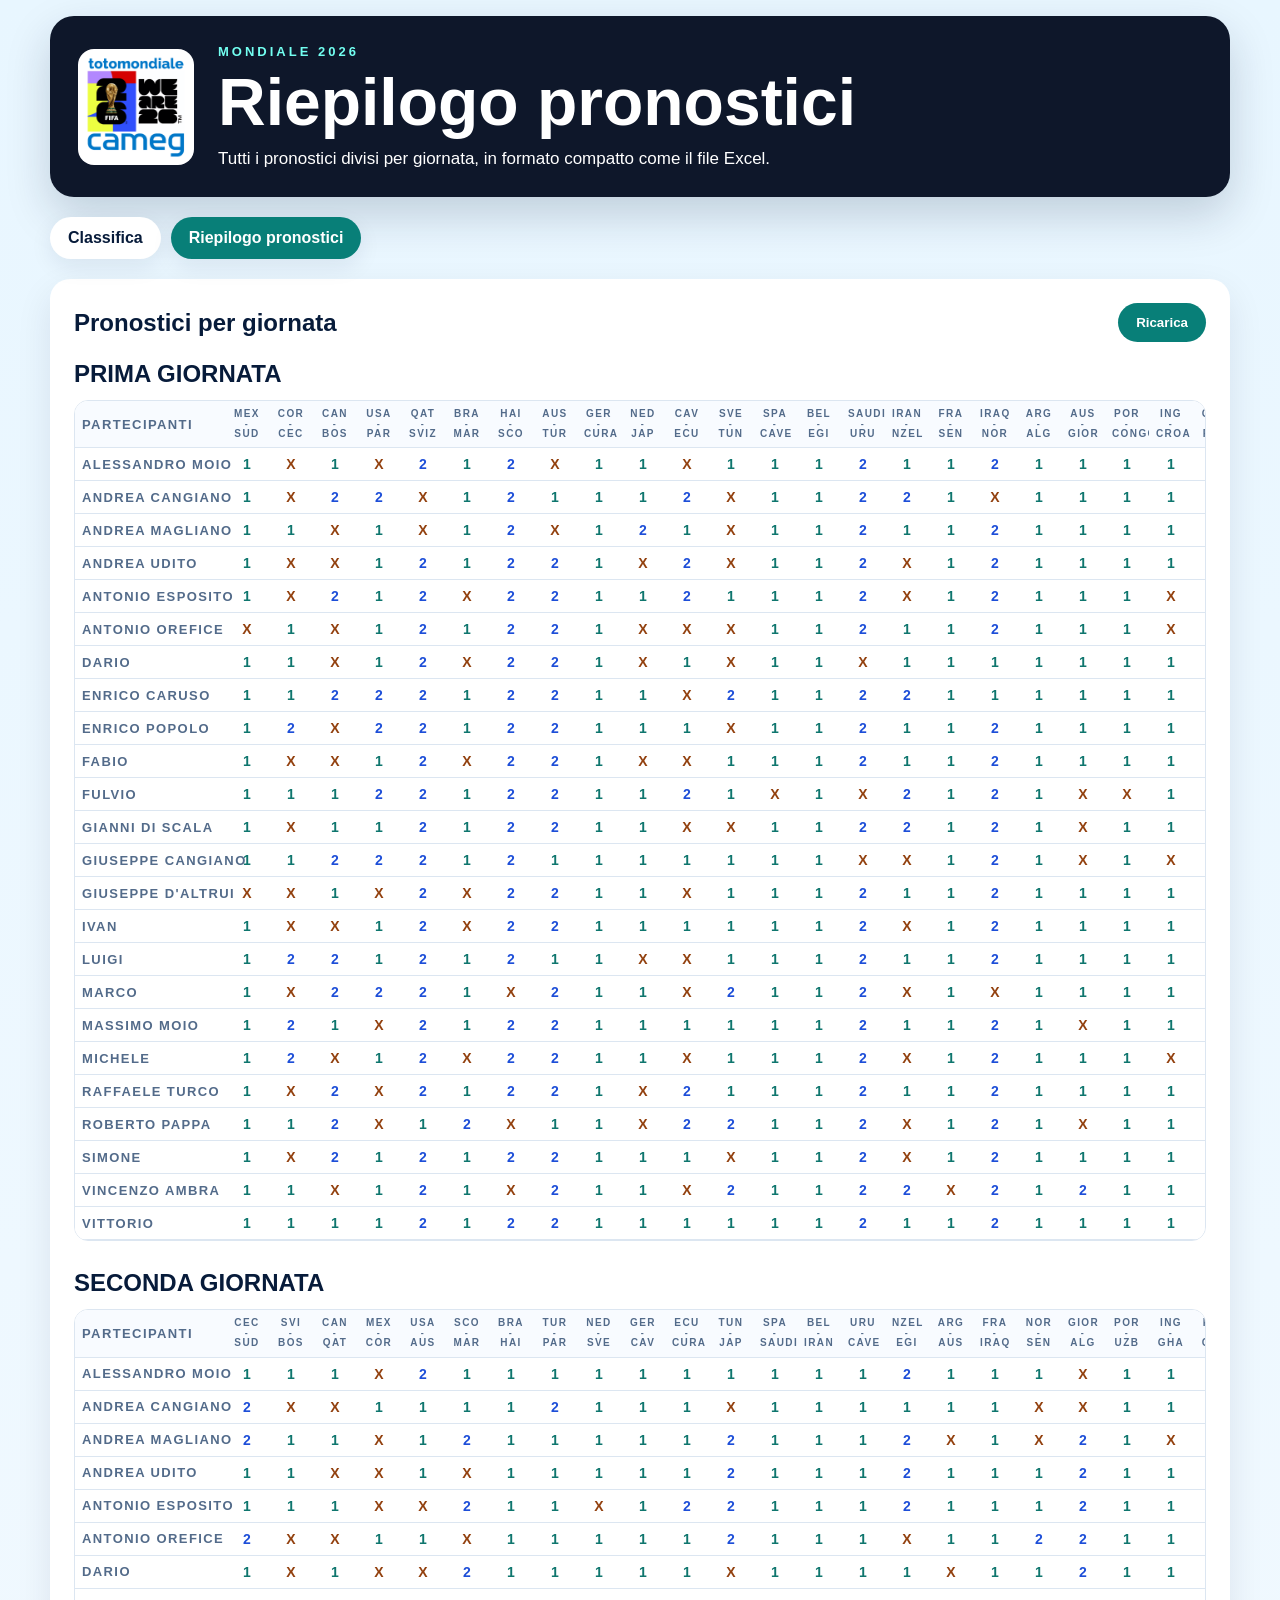
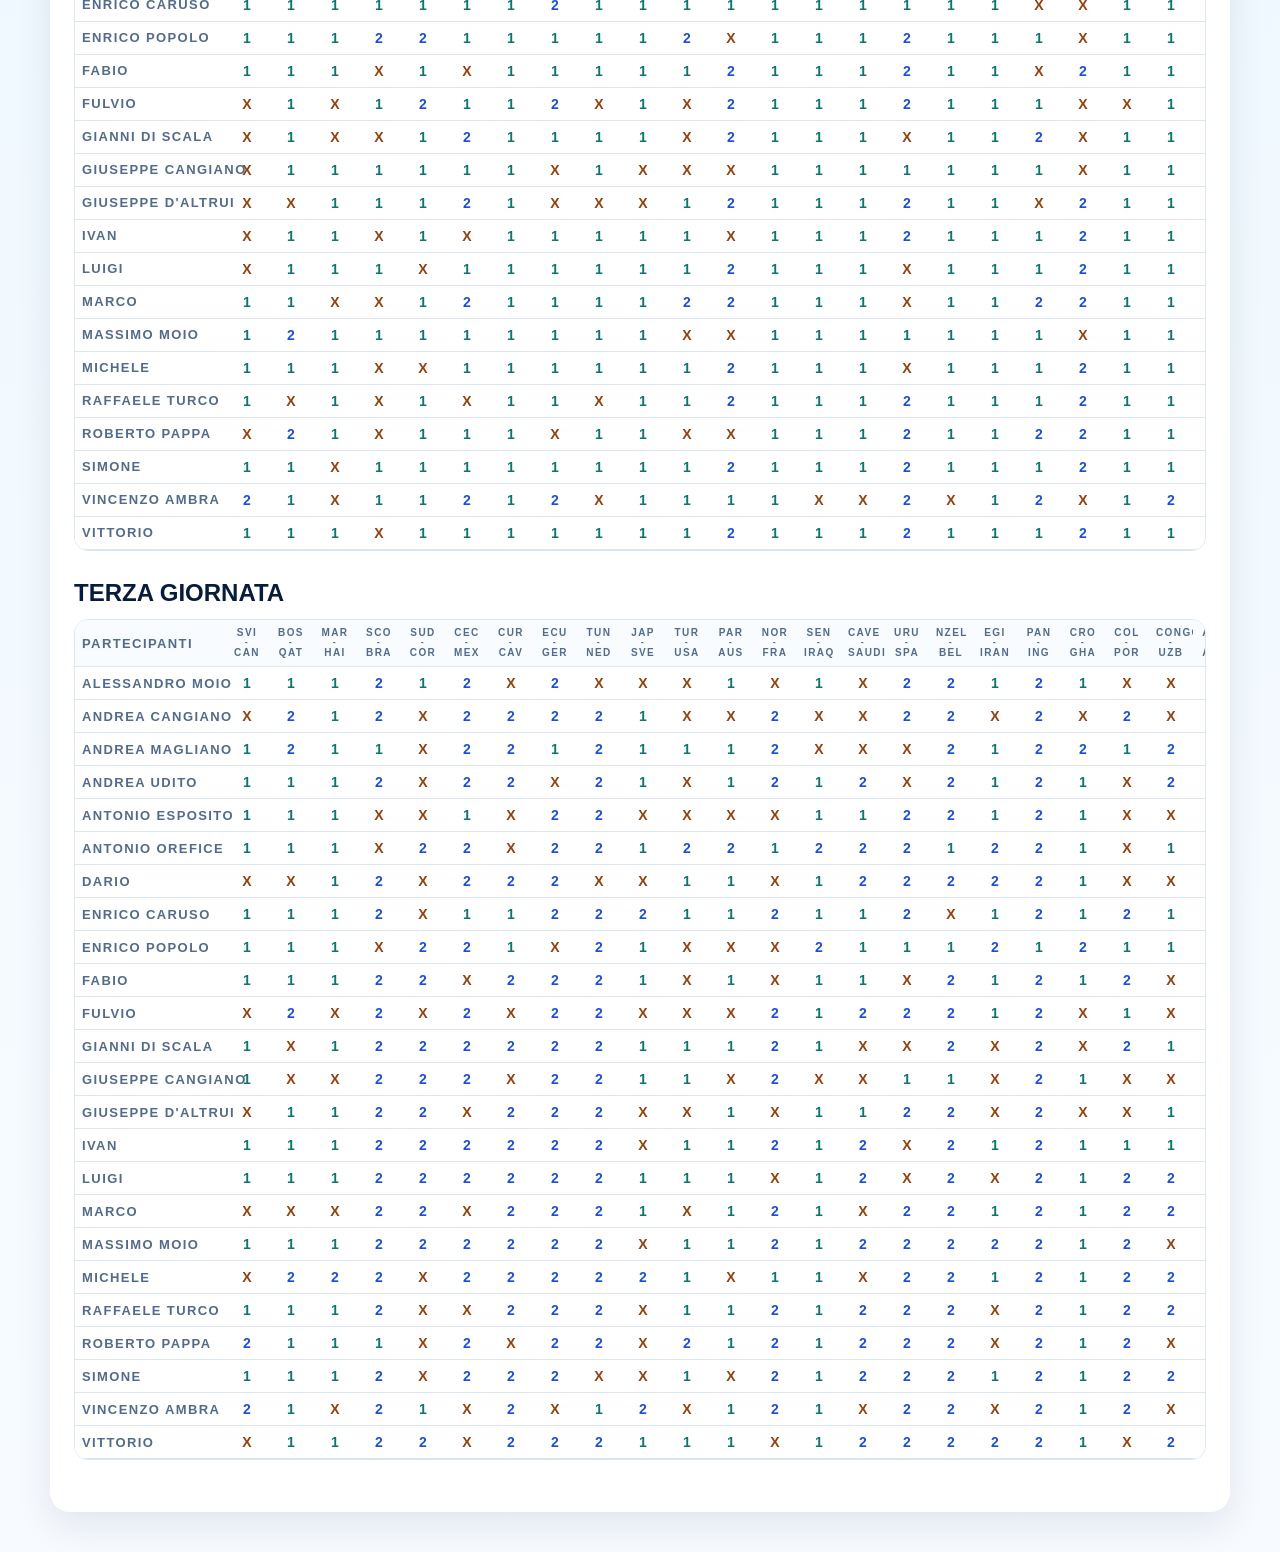
==== commit b7b0dafe: "Add files via upload" ====
--- a/pronostici.html
+++ b/pronostici.html
@@ -8,16 +8,16 @@
 </head>
 <body>
   <main class="page">
-    <header class="hero compact-hero">
-      <img src="assets/logo.png" alt="Totomondiale Cameg" class="logo" />
+    <header class="hero compact">
+      <img class="logo" src="assets/logo.png" alt="Totomondiale Cameg" />
       <div class="hero-text">
         <p class="eyebrow">Mondiale 2026</p>
         <h1>Riepilogo pronostici</h1>
-        <p class="subtitle">Vista compatta come nel file Excel: partecipanti in colonna, partite in testata.</p>
+        <p class="subtitle">Tutti i pronostici divisi per giornata, in formato compatto come il file Excel.</p>
       </div>
     </header>
 
-    <nav class="tabs" aria-label="Navigazione">
+    <nav class="tabs" aria-label="Navigazione sito">
       <a class="tab" href="index.html">Classifica</a>
       <a class="tab active" href="pronostici.html">Riepilogo pronostici</a>
     </nav>
@@ -25,9 +25,8 @@
     <section class="panel">
       <div class="panel-header">
         <h2>Pronostici per giornata</h2>
-        <button id="reloadBtn" type="button">Aggiorna ora</button>
+        <button id="reloadBtn" type="button">Ricarica</button>
       </div>
-      <p class="hint">Scorri la tabella verso destra. La colonna dei partecipanti resta sempre visibile.</p>
       <div id="predictionSheets"></div>
     </section>
   </main>
--- a/assets/style.css
+++ b/assets/style.css
@@ -1,89 +1,86 @@
 :root {
   --bg: #eaf6ff;
-  --navy: #0f172a;
-  --teal: #0f887d;
-  --border: #d9e3ee;
-  --text: #061735;
-  --muted: #536987;
-  --white: #ffffff;
-  --leader: #fff4c2;
+  --panel: #ffffff;
+  --ink: #071b3a;
+  --muted: #536b8a;
+  --primary: #087f78;
+  --line: #dce6f1;
+  --hero: #0e172a;
+  --leader: #fff4bf;
 }
 
 * { box-sizing: border-box; }
-html { scroll-behavior: smooth; }
+
 body {
   margin: 0;
   font-family: Arial, Helvetica, sans-serif;
-  background: linear-gradient(180deg, var(--bg), #f7fbff);
-  color: var(--text);
+  background: linear-gradient(180deg, #e8f6ff 0%, #f7fbff 100%);
+  color: var(--ink);
 }
 
 .page {
   width: min(1180px, calc(100% - 32px));
-  margin: 0 auto;
-  padding: 14px 0 40px;
+  margin: 16px auto 40px;
 }
 
 .hero {
   display: grid;
-  grid-template-columns: 120px 1fr auto;
+  grid-template-columns: auto 1fr auto;
   gap: 24px;
   align-items: center;
-  background: var(--navy);
-  color: white;
+  background: var(--hero);
+  color: #fff;
   border-radius: 24px;
   padding: 28px;
-  box-shadow: 0 20px 50px rgba(15, 23, 42, 0.16);
+  box-shadow: 0 18px 45px rgba(7, 27, 58, .18);
 }
 
-.compact-hero { grid-template-columns: 100px 1fr; }
+.hero.compact { margin-bottom: 18px; }
 .logo {
-  width: 112px;
-  height: 112px;
+  width: 116px;
+  height: 116px;
   object-fit: contain;
-  background: white;
-  border-radius: 14px;
-  padding: 4px;
+  background: #fff;
+  border-radius: 16px;
+  padding: 6px;
 }
-.compact-hero .logo { width: 92px; height: 92px; }
+
 .eyebrow {
   margin: 0 0 10px;
+  color: #72fff1;
   text-transform: uppercase;
   letter-spacing: 3px;
-  color: #67fff4;
-  font-size: 14px;
+  font-size: 13px;
+  font-weight: 700;
 }
+
 h1 { margin: 0; font-size: clamp(38px, 6vw, 66px); line-height: 1; }
-.subtitle { margin: 16px 0 0; font-size: 17px; }
+.subtitle { margin: 14px 0 0; font-size: 17px; }
+
 .refresh-card {
-  min-width: 230px;
+  min-width: 235px;
   padding: 18px;
-  border: 1px solid rgba(255,255,255,.25);
   border-radius: 18px;
-  background: rgba(255,255,255,.10);
+  background: rgba(255,255,255,.09);
+  border: 1px solid rgba(255,255,255,.2);
 }
-.refresh-card span, .refresh-card small { display: block; color: rgba(255,255,255,.85); }
+.refresh-card span, .refresh-card small { display: block; color: #dce6f1; }
 .refresh-card strong { display: block; margin: 8px 0; font-size: 18px; }
 
-.tabs {
-  display: flex;
-  flex-wrap: wrap;
-  gap: 10px;
-  margin: 18px 0 22px;
-}
+.tabs { display: flex; gap: 10px; margin: 20px 0; flex-wrap: wrap; }
 .tab {
   display: inline-flex;
   align-items: center;
   min-height: 42px;
-  padding: 0 18px;
+  padding: 10px 18px;
   border-radius: 999px;
-  background: white;
-  color: var(--text);
+  background: #fff;
+  color: var(--ink);
   text-decoration: none;
   font-weight: 700;
-  box-shadow: 0 8px 24px rgba(15,23,42,.08);
+  box-shadow: 0 8px 22px rgba(7, 27, 58, .08);
 }
-.tab.active { background: var(--teal); color: white; }
+.tab.active { background: var(--primary); color: #fff; }
 
 .summary {
   display: grid;
@@ -92,122 +89,108 @@
   margin-bottom: 22px;
 }
 .stat, .panel {
-  background: var(--white);
-  border-radius: 22px;
-  box-shadow: 0 12px 34px rgba(15, 23, 42, 0.08);
+  background: var(--panel);
+  border-radius: 20px;
+  box-shadow: 0 14px 36px rgba(7, 27, 58, .09);
 }
-.stat { padding: 20px; }
+.stat { padding: 22px; }
 .stat span { display: block; color: var(--muted); margin-bottom: 8px; }
-.stat strong { font-size: 30px; }
+.stat strong { font-size: clamp(24px, 3vw, 34px); }
+
 .panel { padding: 24px; margin-bottom: 22px; }
 .panel-header {
   display: flex;
   justify-content: space-between;
-  gap: 12px;
+  gap: 16px;
   align-items: center;
   margin-bottom: 18px;
 }
 h2 { margin: 0; font-size: 24px; }
 button {
   border: 0;
+  background: var(--primary);
+  color: #fff;
   border-radius: 999px;
-  padding: 12px 20px;
-  background: var(--teal);
-  color: white;
+  padding: 12px 18px;
   font-weight: 700;
   cursor: pointer;
 }
-.table-wrap { overflow-x: auto; }
+
+.table-wrap, .excel-wrap { overflow: auto; -webkit-overflow-scrolling: touch; }
 table { width: 100%; border-collapse: collapse; }
-th, td { padding: 14px 12px; border-bottom: 1px solid var(--border); text-align: left; }
-th { color: var(--muted); text-transform: uppercase; letter-spacing: 1px; font-size: 13px; }
-.ranking-table td:nth-child(3), .ranking-table th:nth-child(3) { text-align: center; }
+th, td { border-bottom: 1px solid var(--line); padding: 14px 12px; text-align: left; }
+th { color: var(--muted); text-transform: uppercase; letter-spacing: 1.4px; font-size: 13px; }
+.ranking-table td:nth-child(1), .ranking-table th:nth-child(1) { width: 120px; }
+.ranking-table td:nth-child(3), .ranking-table th:nth-child(3) { width: 160px; text-align: center; }
 tr.leader { background: var(--leader); font-weight: 700; }
-footer { text-align: center; color: var(--muted); }
-code { background: rgba(15,23,42,.07); padding: 2px 6px; border-radius: 5px; }
-.error { padding: 14px; background: #ffe4e6; border: 1px solid #fda4af; border-radius: 12px; }
-.hint { color: var(--muted); margin: 0 0 16px; }
+.error { padding: 14px; background: #ffe4e6; border: 1px solid #fecdd3; border-radius: 12px; color: #9f1239; }
+footer { text-align: center; color: var(--muted); margin-top: 28px; }
+code { background: rgba(7,27,58,.08); padding: 2px 5px; border-radius: 5px; }
 
-.sheet-block { margin-top: 28px; }
+.sheet-block { margin-bottom: 28px; }
 .sheet-block h2 { margin-bottom: 12px; }
 .excel-wrap {
-  width: 100%;
-  overflow: auto;
-  border: 1px solid var(--border);
-  border-radius: 16px;
-  max-height: 72vh;
-  background: white;
+  border: 1px solid var(--line);
+  border-radius: 14px;
+  max-width: 100%;
+  background: #fff;
 }
 .excel-table {
-  border-collapse: separate;
-  border-spacing: 0;
   width: max-content;
   min-width: 100%;
   font-size: 13px;
 }
 .excel-table th, .excel-table td {
-  border-right: 1px solid var(--border);
-  border-bottom: 1px solid var(--border);
-  padding: 7px 8px;
+  padding: 8px 7px;
   text-align: center;
+  min-width: 44px;
   white-space: nowrap;
 }
 .excel-table thead th {
   position: sticky;
   top: 0;
-  z-index: 3;
-  background: #f4f8fc;
+  z-index: 2;
+  background: #f8fbff;
 }
 .participant-col {
   position: sticky;
   left: 0;
-  z-index: 4;
-  background: #ffffff !important;
+  z-index: 3;
+  min-width: 150px !important;
+  max-width: 150px;
   text-align: left !important;
-  min-width: 150px;
-  max-width: 150px;
-  font-size: 12px;
+  background: #fff;
+  box-shadow: 1px 0 0 var(--line);
 }
-.excel-table thead .participant-col { z-index: 5; background: #f4f8fc !important; }
+thead .participant-col { background: #f8fbff; z-index: 4; }
 .match-head {
-  min-width: 44px;
-  max-width: 44px;
-  padding: 6px 3px !important;
+  min-width: 42px !important;
+  width: 42px;
+  max-width: 42px;
+  font-size: 10px;
   line-height: 1.05;
+  white-space: normal !important;
   vertical-align: middle;
 }
-.team-code { display: block; font-size: 10px; font-weight: 800; letter-spacing: .2px; }
-.vs-sep { display: block; font-size: 10px; line-height: .9; color: var(--muted); }
-.forecast {
-  width: 44px;
-  min-width: 44px;
-  max-width: 44px;
-  font-size: 14px;
-  font-weight: 800;
-}
-.forecast-1 { background: #ecfdf5; }
-.forecast-X { background: #eff6ff; }
-.forecast-2 { background: #fff7ed; }
+.team-code { display: block; }
+.vs-sep { display: block; color: var(--muted); font-size: 9px; }
+.forecast { font-weight: 800; font-size: 14px; }
+.forecast-1 { color: #0f766e; }
+.forecast-X { color: #92400e; }
+.forecast-2 { color: #1d4ed8; }
 
 @media (max-width: 760px) {
-  .page { width: min(100% - 18px, 1180px); padding-top: 8px; }
-  .hero, .compact-hero {
-    grid-template-columns: 78px 1fr;
-    gap: 14px;
-    padding: 18px;
-    border-radius: 18px;
-  }
-  .logo, .compact-hero .logo { width: 76px; height: 76px; }
+  .page { width: min(100% - 18px, 1180px); margin-top: 9px; }
+  .hero { grid-template-columns: 76px 1fr; gap: 14px; padding: 18px; border-radius: 18px; }
+  .logo { width: 76px; height: 76px; border-radius: 12px; }
   .refresh-card { grid-column: 1 / -1; min-width: 0; padding: 14px; }
-  .subtitle { font-size: 14px; }
   .summary { grid-template-columns: 1fr; gap: 12px; }
-  .stat strong { font-size: 26px; }
-  .panel { padding: 16px; border-radius: 18px; }
+  .panel { padding: 16px 12px; border-radius: 16px; }
   .panel-header { align-items: flex-start; }
-  button { padding: 10px 14px; }
   th, td { padding: 12px 8px; }
-  .participant-col { min-width: 118px; max-width: 118px; font-size: 11px; }
-  .match-head, .forecast { min-width: 38px; max-width: 38px; width: 38px; }
-  .team-code, .vs-sep { font-size: 9px; }
-  .forecast { font-size: 13px; }
+  .ranking-table td:nth-child(1), .ranking-table th:nth-child(1) { width: 76px; }
+  .ranking-table td:nth-child(3), .ranking-table th:nth-child(3) { width: 80px; }
+  .participant-col { min-width: 118px !important; max-width: 118px; font-size: 11px; }
+  .excel-table th, .excel-table td { padding: 7px 5px; }
+  .match-head { min-width: 35px !important; width: 35px; max-width: 35px; font-size: 9px; }
 }
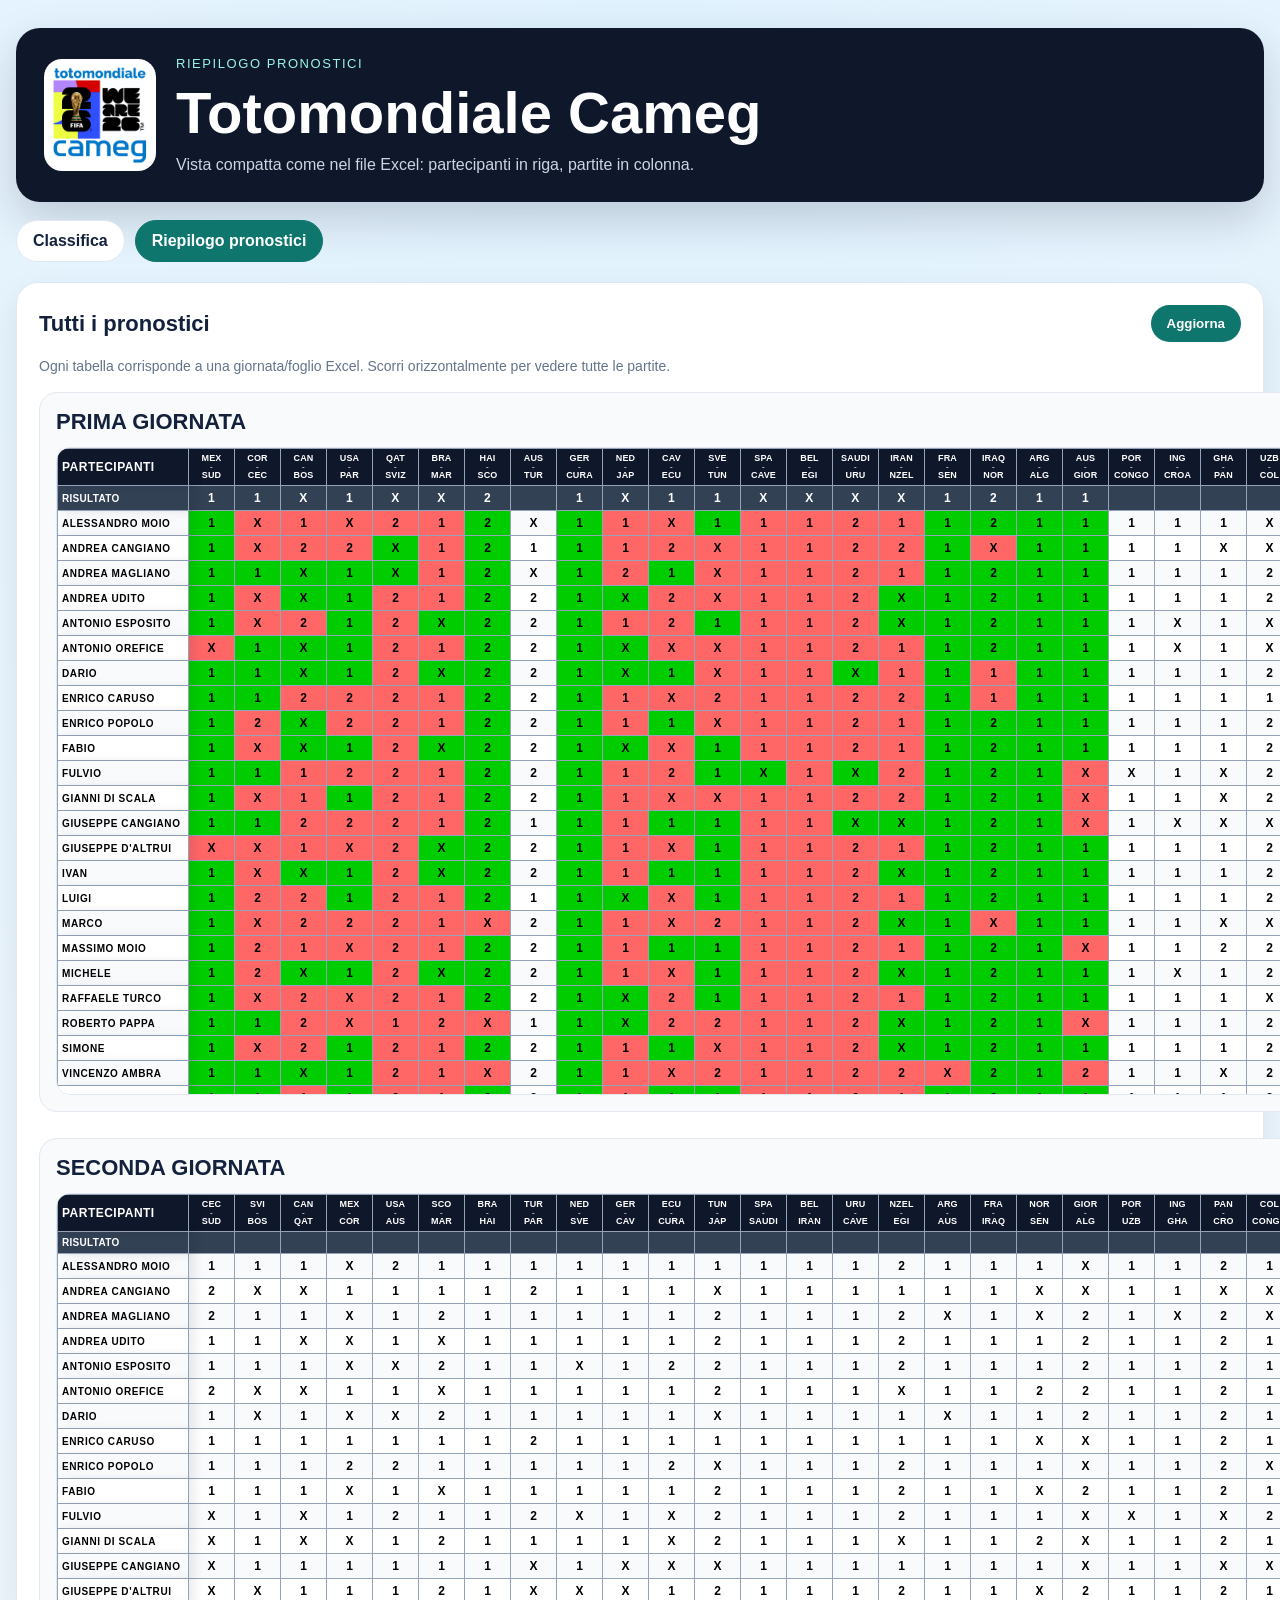
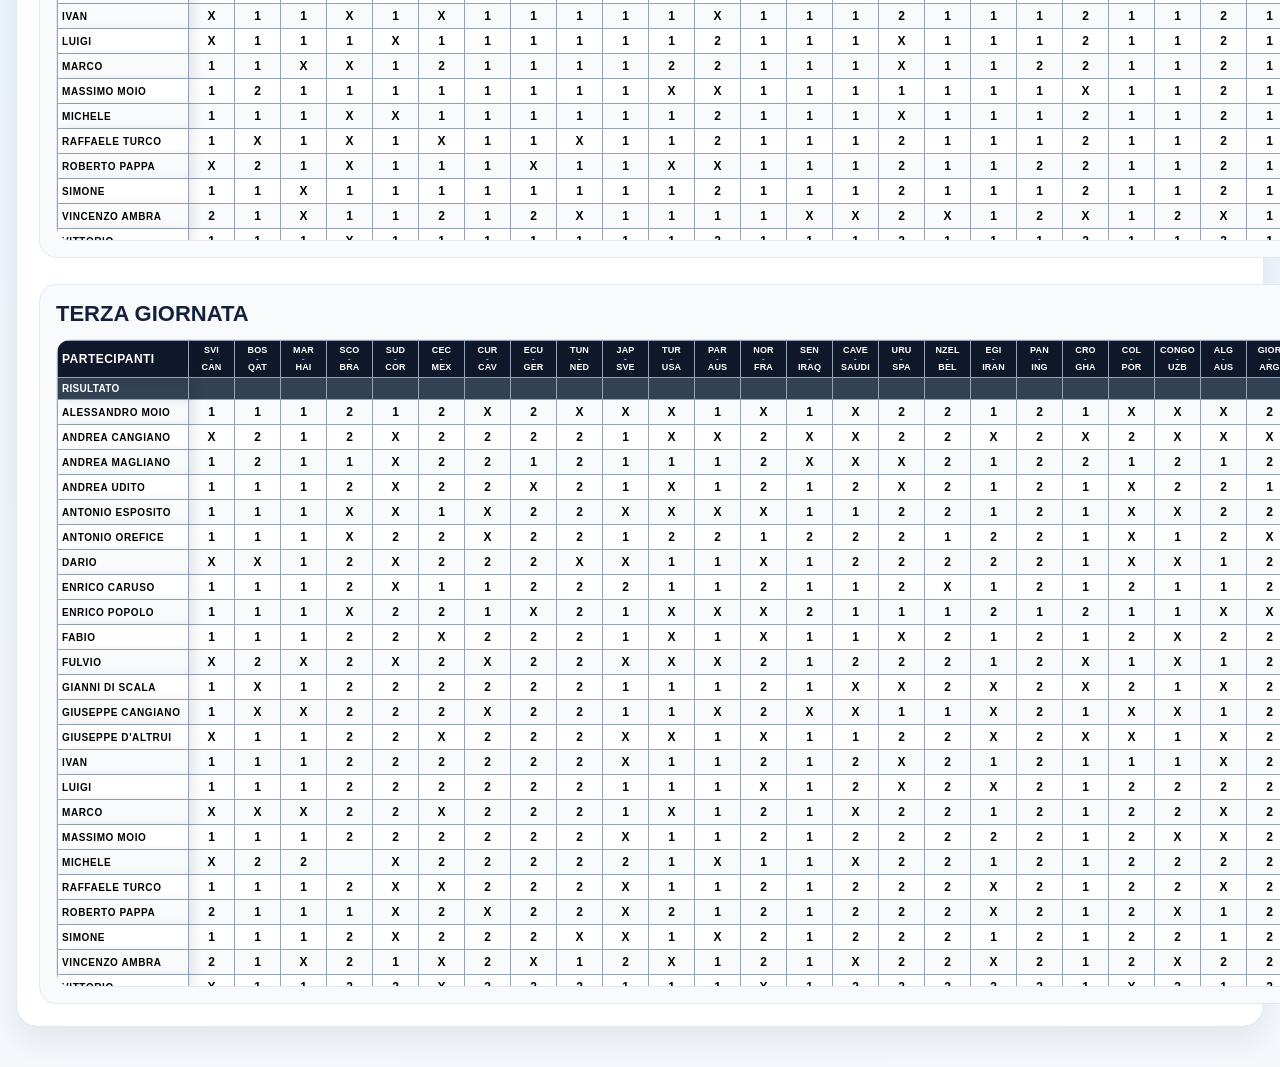
==== commit 88230303: "Add files via upload" ====
--- a/pronostici.html
+++ b/pronostici.html
@@ -7,27 +7,32 @@
   <link rel="stylesheet" href="assets/style.css" />
 </head>
 <body>
-  <main class="page">
-    <header class="hero compact">
-      <img class="logo" src="assets/logo.png" alt="Totomondiale Cameg" />
-      <div class="hero-text">
-        <p class="eyebrow">Mondiale 2026</p>
-        <h1>Riepilogo pronostici</h1>
-        <p class="subtitle">Tutti i pronostici divisi per giornata, in formato compatto come il file Excel.</p>
+  <main class="page wide">
+    <header class="hero compact-hero">
+      <div class="brand-row">
+        <img src="assets/logo.png" alt="Logo Totomondiale Cameg" class="logo" />
+        <div>
+          <p class="eyebrow">Riepilogo pronostici</p>
+          <h1>Totomondiale Cameg</h1>
+          <p class="subtitle">Vista compatta come nel file Excel: partecipanti in riga, partite in colonna.</p>
+        </div>
       </div>
     </header>
 
-    <nav class="tabs" aria-label="Navigazione sito">
-      <a class="tab" href="index.html">Classifica</a>
-      <a class="tab active" href="pronostici.html">Riepilogo pronostici</a>
+    <nav class="top-actions">
+      <a class="nav-btn" href="index.html">Classifica</a>
+      <a class="nav-btn active" href="pronostici.html">Riepilogo pronostici</a>
     </nav>
 
     <section class="panel">
       <div class="panel-header">
-        <h2>Pronostici per giornata</h2>
-        <button id="reloadBtn" type="button">Ricarica</button>
+        <h2>Tutti i pronostici</h2>
+        <button id="reloadBtn" type="button">Aggiorna</button>
       </div>
-      <div id="predictionSheets"></div>
+      <p class="hint">Ogni tabella corrisponde a una giornata/foglio Excel. Scorri orizzontalmente per vedere tutte le partite.</p>
+      <div id="predictionSheets" class="prediction-sheets">
+        <p>Caricamento riepilogo...</p>
+      </div>
     </section>
   </main>
 
--- a/assets/style.css
+++ b/assets/style.css
@@ -1,196 +1,273 @@
 :root {
-  --bg: #eaf6ff;
-  --panel: #ffffff;
-  --ink: #071b3a;
-  --muted: #536b8a;
-  --primary: #087f78;
-  --line: #dce6f1;
-  --hero: #0e172a;
-  --leader: #fff4bf;
+  --bg: #f5f7fb;
+  --card: #ffffff;
+  --text: #14213d;
+  --muted: #64748b;
+  --line: #e2e8f0;
+  --accent: #0f766e;
+  --accent-dark: #115e59;
+  --gold: #fef3c7;
 }
 
 * { box-sizing: border-box; }
-
 body {
   margin: 0;
   font-family: Arial, Helvetica, sans-serif;
-  background: linear-gradient(180deg, #e8f6ff 0%, #f7fbff 100%);
-  color: var(--ink);
-}
-
-.page {
-  width: min(1180px, calc(100% - 32px));
-  margin: 16px auto 40px;
-}
-
+  background: radial-gradient(circle at top, #e0f2fe, var(--bg));
+  color: var(--text);
+}
+.page { max-width: 1120px; margin: 0 auto; padding: 28px 16px 40px; }
 .hero {
-  display: grid;
-  grid-template-columns: auto 1fr auto;
-  gap: 24px;
-  align-items: center;
-  background: var(--hero);
-  color: #fff;
-  border-radius: 24px;
-  padding: 28px;
-  box-shadow: 0 18px 45px rgba(7, 27, 58, .18);
-}
-
-.hero.compact { margin-bottom: 18px; }
-.logo {
-  width: 116px;
-  height: 116px;
-  object-fit: contain;
+  display: flex; justify-content: space-between; gap: 20px; align-items: flex-end;
+  padding: 28px; border-radius: 24px; background: #0f172a; color: white;
+  box-shadow: 0 18px 45px rgba(15, 23, 42, .18);
+}
+.eyebrow { margin: 0 0 8px; color: #99f6e4; text-transform: uppercase; letter-spacing: .12em; font-size: 13px; }
+h1 { margin: 0; font-size: clamp(34px, 5vw, 58px); }
+.subtitle { margin: 10px 0 0; color: #cbd5e1; }
+.refresh-card { background: rgba(255,255,255,.1); border: 1px solid rgba(255,255,255,.18); padding: 16px; border-radius: 18px; min-width: 220px; }
+.refresh-card span { display:block; font-size: 13px; color: #cbd5e1; }
+.refresh-card strong { display:block; margin-top: 6px; }
+.refresh-card small { display:block; margin-top: 8px; color:#cbd5e1; line-height:1.35; }
+.summary { display:grid; grid-template-columns: repeat(3, 1fr); gap: 16px; margin: 20px 0; }
+.stat, .panel { background: var(--card); border: 1px solid var(--line); border-radius: 22px; box-shadow: 0 12px 32px rgba(15, 23, 42, .08); }
+.stat { padding: 18px; }
+.stat span { color: var(--muted); font-size: 14px; }
+.stat strong { display:block; margin-top: 8px; font-size: 28px; }
+.panel { padding: 22px; margin-top: 20px; }
+.panel-header { display:flex; justify-content: space-between; align-items:center; gap: 12px; margin-bottom: 16px; }
+h2 { margin: 0; font-size: 22px; }
+button { border:0; background: var(--accent); color:white; padding: 11px 16px; border-radius: 999px; cursor:pointer; font-weight: 700; }
+button:hover { background: var(--accent-dark); }
+.table-wrap { overflow-x:auto; }
+table { width:100%; border-collapse: collapse; min-width: 520px; }
+th, td { padding: 14px 12px; text-align:left; border-bottom: 1px solid var(--line); }
+th { color: var(--muted); font-size: 13px; text-transform: uppercase; letter-spacing: .06em; }
+tr.leader { background: var(--gold); font-weight: 700; }
+.matches { display:grid; gap: 10px; margin-top: 16px; }
+.match { display:flex; justify-content:space-between; gap: 12px; padding: 14px; border: 1px solid var(--line); border-radius: 16px; background:#f8fafc; }
+.match.live { border-color: #f97316; background: #fff7ed; }
+.match small { color: var(--muted); }
+footer { color: var(--muted); text-align:center; margin-top: 28px; font-size: 14px; }
+.error { color: #991b1b; background: #fee2e2; border: 1px solid #fecaca; padding: 14px; border-radius: 14px; }
+@media (max-width: 760px) {
+  .hero { align-items: stretch; flex-direction: column; }
+  .summary { grid-template-columns: 1fr; }
+  .panel-header { align-items: stretch; flex-direction: column; }
+  button { width: 100%; }
+  .match { flex-direction: column; }
+}
+
+.brand-row { display: flex; align-items: center; gap: 20px; }
+.logo { width: 112px; height: 112px; object-fit: contain; border-radius: 18px; background: white; padding: 6px; }
+.hint { color: var(--muted); font-size: 14px; }
+.predictions-overview { display: grid; gap: 18px; margin-top: 16px; }
+.participant-card { border: 1px solid var(--line); border-radius: 18px; padding: 18px; background: #f8fafc; }
+.participant-card h3 { margin: 0 0 14px; font-size: 22px; color: #0f172a; }
+.day-block { margin-top: 14px; }
+.day-block h4 { margin: 0 0 8px; color: var(--accent-dark); text-transform: uppercase; letter-spacing: .04em; font-size: 14px; }
+.compact table { min-width: 620px; background: white; border-radius: 14px; overflow: hidden; }
+.compact th, .compact td { padding: 10px 12px; font-size: 14px; }
+.badge { display: inline-block; padding: 5px 9px; border-radius: 999px; font-size: 12px; font-weight: 700; }
+.badge.pending { background: #e2e8f0; color: #475569; }
+.badge.correct { background: #dcfce7; color: #166534; }
+.badge.wrong { background: #fee2e2; color: #991b1b; }
+@media (max-width: 760px) {
+  .brand-row { align-items: flex-start; flex-direction: column; }
+  .logo { width: 96px; height: 96px; }
+}
+
+.top-actions { display:flex; gap: 10px; flex-wrap: wrap; margin: 18px 0; }
+.nav-btn { display:inline-flex; align-items:center; justify-content:center; padding: 11px 16px; border-radius: 999px; text-decoration:none; font-weight:700; border:1px solid var(--line); background:#fff; color:var(--text); }
+.nav-btn.active, .nav-btn:hover { background: var(--accent); color:#fff; border-color: var(--accent); }
+.wide { max-width: 1600px; }
+.compact-hero { align-items:center; }
+.prediction-sheets { display:grid; gap: 26px; margin-top: 18px; }
+.sheet-block { border:1px solid var(--line); border-radius:18px; padding:16px; background:#f8fafc; }
+.sheet-block h2 { margin-bottom: 12px; }
+.excel-wrap { overflow:auto; border:1px solid var(--line); border-radius:14px; background:#fff; max-height: 72vh; -webkit-overflow-scrolling: touch; }
+.excel-table { width:max-content; min-width:100%; border-collapse: separate; border-spacing:0; font-size: 12px; }
+.excel-table th, .excel-table td { padding: 7px 8px; border-right:1px solid var(--line); border-bottom:1px solid var(--line); text-align:center; white-space:nowrap; }
+.excel-table thead th { position: sticky; top:0; z-index:3; background:#0f172a; color:#fff; font-size:12px; letter-spacing:.04em; }
+.excel-table .participant-col { position: sticky; left:0; z-index:5; text-align:left; width:150px; min-width:150px; max-width:150px; overflow:hidden; text-overflow:ellipsis; background:#ffffff; color:var(--text); font-weight:700; box-shadow: 6px 0 10px rgba(15,23,42,.08); }
+.excel-table thead .participant-col { z-index:4; background:#0f172a; color:#fff; }
+.excel-table tbody tr:nth-child(even) .participant-col,
+.excel-table tbody tr:nth-child(even) td { background:#f8fafc; }
+.excel-table tbody tr:hover .participant-col,
+.excel-table tbody tr:hover td { background:#eef6ff; }
+.forecast { font-weight:800; min-width:42px; max-width:46px; }
+.forecast-1 { color:#166534; }
+.forecast-X { color:#92400e; }
+.forecast-2 { color:#1d4ed8; }
+.match-head { min-width:58px; max-width:64px; font-size:11px; }
+code { background:#e2e8f0; padding:2px 5px; border-radius:6px; }
+
+
+.mobile-note { display:none; }
+@media (max-width: 760px) {
+  .page { padding: 14px 8px 28px; }
+  .wide { max-width: 100%; }
+  .hero { padding: 18px; border-radius: 18px; }
+  h1 { font-size: clamp(28px, 11vw, 42px); }
+  .panel { padding: 14px 10px; border-radius: 18px; }
+  .prediction-sheets { gap: 18px; }
+  .sheet-block { padding: 10px; border-radius: 14px; }
+  .excel-wrap { max-height: none; border-radius: 12px; }
+  .excel-table { font-size: 11px; }
+  .excel-table th, .excel-table td { padding: 6px 6px; }
+  .excel-table .participant-col { width: 104px; min-width: 104px; max-width: 104px; font-size: 10px; }
+  .excel-table thead th { font-size: 10px; }
+  .match-head { min-width: 48px; max-width: 52px; }
+  .forecast { min-width: 36px; max-width: 38px; font-size: 13px; }
+  .mobile-note { display:block; margin: 8px 0 0; color: var(--muted); font-size: 12px; }
+}
+@media (max-width: 420px) {
+  .excel-table .participant-col { width: 92px; min-width: 92px; max-width: 92px; }
+  .match-head { min-width: 44px; max-width: 48px; }
+  .forecast { min-width: 34px; max-width: 36px; }
+}
+
+/* v6: riepilogo più compatto e leggibile su smartphone */
+.excel-table .participant-col { width: 132px; min-width: 132px; max-width: 132px; }
+.match-head { min-width: 50px; max-width: 56px; font-size: 10px; }
+.forecast { min-width: 34px; max-width: 38px; }
+.excel-table th, .excel-table td { padding: 6px 6px; }
+.excel-table thead .participant-col { z-index: 8; }
+.excel-table tbody .participant-col { z-index: 6; }
+@media (max-width: 760px) {
+  .logo { width: 78px; height: 78px; }
+  .top-actions { position: sticky; top: 0; z-index: 20; padding: 8px 0; background: rgba(245,247,251,.92); backdrop-filter: blur(6px); }
+  .excel-wrap { max-height: 78vh; }
+  .excel-table .participant-col { width: 86px; min-width: 86px; max-width: 86px; font-size: 9px; }
+  .match-head { min-width: 38px; max-width: 42px; font-size: 9px; }
+  .forecast { min-width: 30px; max-width: 32px; font-size: 12px; }
+  .excel-table th, .excel-table td { padding: 5px 4px; }
+}
+
+
+/* v7: intestazioni partite più leggibili e compatte nel riepilogo pronostici */
+.excel-table thead th.match-head {
+  white-space: normal;
+  line-height: 1.05;
+  vertical-align: middle;
+  padding: 5px 3px;
+}
+.match-head {
+  min-width: 42px;
+  max-width: 46px;
+  width: 46px;
+}
+.team-code {
+  display: block;
+  font-size: 9px;
+  font-weight: 800;
+  letter-spacing: .02em;
+}
+.vs-sep {
+  display: block;
+  font-size: 8px;
+  line-height: .9;
+  opacity: .75;
+}
+.forecast {
+  min-width: 28px;
+  max-width: 32px;
+  width: 32px;
+}
+.excel-table th, .excel-table td {
+  padding: 5px 4px;
+}
+@media (max-width: 760px) {
+  .excel-table .participant-col {
+    width: 92px;
+    min-width: 92px;
+    max-width: 92px;
+    font-size: 9px;
+  }
+  .match-head {
+    min-width: 36px;
+    max-width: 38px;
+    width: 38px;
+  }
+  .team-code { font-size: 8px; }
+  .vs-sep { font-size: 7px; }
+  .forecast {
+    min-width: 27px;
+    max-width: 29px;
+    width: 29px;
+    font-size: 12px;
+  }
+}
+
+/* v13: riepilogo pronostici con riga risultato e celle corretto/errato */
+.excel-table {
+  border-collapse: separate;
+  border-spacing: 0;
+}
+.excel-table th,
+.excel-table td {
+  border-right: 1px solid #94a3b8;
+  border-bottom: 1px solid #94a3b8;
+}
+.excel-table th:first-child,
+.excel-table td:first-child {
+  border-left: 1px solid #94a3b8;
+}
+.excel-table thead th {
+  border-top: 1px solid #94a3b8;
+}
+.excel-table tbody .participant-col {
+  color: #000;
+  font-size: 10px;
+}
+.excel-table .forecast {
+  color: #000;
+  font-weight: 800;
+  text-align: center;
   background: #fff;
-  border-radius: 16px;
-  padding: 6px;
-}
-
-.eyebrow {
-  margin: 0 0 10px;
-  color: #72fff1;
+}
+.excel-table .forecast.is-correct {
+  background: #00cc00 !important;
+  color: #000 !important;
+}
+.excel-table .forecast.is-wrong {
+  background: #ff6666 !important;
+  color: #000 !important;
+}
+.excel-table .result-row .participant-col,
+.excel-table .result-row .result-sign {
+  position: sticky;
+  top: 36px;
+  z-index: 2;
+  background: #334155 !important;
+  color: #fff !important;
+  font-weight: 900;
   text-transform: uppercase;
-  letter-spacing: 3px;
-  font-size: 13px;
-  font-weight: 700;
-}
-
-h1 { margin: 0; font-size: clamp(38px, 6vw, 66px); line-height: 1; }
-.subtitle { margin: 14px 0 0; font-size: 17px; }
-
-.refresh-card {
-  min-width: 235px;
-  padding: 18px;
-  border-radius: 18px;
-  background: rgba(255,255,255,.09);
-  border: 1px solid rgba(255,255,255,.2);
-}
-.refresh-card span, .refresh-card small { display: block; color: #dce6f1; }
-.refresh-card strong { display: block; margin: 8px 0; font-size: 18px; }
-
-.tabs { display: flex; gap: 10px; margin: 20px 0; flex-wrap: wrap; }
-.tab {
-  display: inline-flex;
-  align-items: center;
-  min-height: 42px;
-  padding: 10px 18px;
-  border-radius: 999px;
-  background: #fff;
-  color: var(--ink);
-  text-decoration: none;
-  font-weight: 700;
-  box-shadow: 0 8px 22px rgba(7, 27, 58, .08);
-}
-.tab.active { background: var(--primary); color: #fff; }
-
-.summary {
-  display: grid;
-  grid-template-columns: repeat(3, 1fr);
-  gap: 18px;
-  margin-bottom: 22px;
-}
-.stat, .panel {
-  background: var(--panel);
-  border-radius: 20px;
-  box-shadow: 0 14px 36px rgba(7, 27, 58, .09);
-}
-.stat { padding: 22px; }
-.stat span { display: block; color: var(--muted); margin-bottom: 8px; }
-.stat strong { font-size: clamp(24px, 3vw, 34px); }
-
-.panel { padding: 24px; margin-bottom: 22px; }
-.panel-header {
-  display: flex;
-  justify-content: space-between;
-  gap: 16px;
-  align-items: center;
-  margin-bottom: 18px;
-}
-h2 { margin: 0; font-size: 24px; }
-button {
-  border: 0;
-  background: var(--primary);
-  color: #fff;
-  border-radius: 999px;
-  padding: 12px 18px;
-  font-weight: 700;
-  cursor: pointer;
-}
-
-.table-wrap, .excel-wrap { overflow: auto; -webkit-overflow-scrolling: touch; }
-table { width: 100%; border-collapse: collapse; }
-th, td { border-bottom: 1px solid var(--line); padding: 14px 12px; text-align: left; }
-th { color: var(--muted); text-transform: uppercase; letter-spacing: 1.4px; font-size: 13px; }
-.ranking-table td:nth-child(1), .ranking-table th:nth-child(1) { width: 120px; }
-.ranking-table td:nth-child(3), .ranking-table th:nth-child(3) { width: 160px; text-align: center; }
-tr.leader { background: var(--leader); font-weight: 700; }
-.error { padding: 14px; background: #ffe4e6; border: 1px solid #fecdd3; border-radius: 12px; color: #9f1239; }
-footer { text-align: center; color: var(--muted); margin-top: 28px; }
-code { background: rgba(7,27,58,.08); padding: 2px 5px; border-radius: 5px; }
-
-.sheet-block { margin-bottom: 28px; }
-.sheet-block h2 { margin-bottom: 12px; }
-.excel-wrap {
-  border: 1px solid var(--line);
-  border-radius: 14px;
-  max-width: 100%;
-  background: #fff;
-}
-.excel-table {
-  width: max-content;
-  min-width: 100%;
-  font-size: 13px;
-}
-.excel-table th, .excel-table td {
-  padding: 8px 7px;
+  letter-spacing: .03em;
+}
+.excel-table .result-row .participant-col {
+  left: 0;
+  z-index: 7;
+  box-shadow: 6px 0 10px rgba(15,23,42,.10);
+}
+.excel-table .result-sign {
+  min-width: 28px;
+  max-width: 32px;
+  width: 32px;
   text-align: center;
-  min-width: 44px;
-  white-space: nowrap;
-}
-.excel-table thead th {
-  position: sticky;
-  top: 0;
-  z-index: 2;
-  background: #f8fbff;
-}
-.participant-col {
-  position: sticky;
-  left: 0;
-  z-index: 3;
-  min-width: 150px !important;
-  max-width: 150px;
-  text-align: left !important;
-  background: #fff;
-  box-shadow: 1px 0 0 var(--line);
-}
-thead .participant-col { background: #f8fbff; z-index: 4; }
-.match-head {
-  min-width: 42px !important;
-  width: 42px;
-  max-width: 42px;
-  font-size: 10px;
-  line-height: 1.05;
-  white-space: normal !important;
-  vertical-align: middle;
-}
-.team-code { display: block; }
-.vs-sep { display: block; color: var(--muted); font-size: 9px; }
-.forecast { font-weight: 800; font-size: 14px; }
-.forecast-1 { color: #0f766e; }
-.forecast-X { color: #92400e; }
-.forecast-2 { color: #1d4ed8; }
-
-@media (max-width: 760px) {
-  .page { width: min(100% - 18px, 1180px); margin-top: 9px; }
-  .hero { grid-template-columns: 76px 1fr; gap: 14px; padding: 18px; border-radius: 18px; }
-  .logo { width: 76px; height: 76px; border-radius: 12px; }
-  .refresh-card { grid-column: 1 / -1; min-width: 0; padding: 14px; }
-  .summary { grid-template-columns: 1fr; gap: 12px; }
-  .panel { padding: 16px 12px; border-radius: 16px; }
-  .panel-header { align-items: flex-start; }
-  th, td { padding: 12px 8px; }
-  .ranking-table td:nth-child(1), .ranking-table th:nth-child(1) { width: 76px; }
-  .ranking-table td:nth-child(3), .ranking-table th:nth-child(3) { width: 80px; }
-  .participant-col { min-width: 118px !important; max-width: 118px; font-size: 11px; }
-  .excel-table th, .excel-table td { padding: 7px 5px; }
-  .match-head { min-width: 35px !important; width: 35px; max-width: 35px; font-size: 9px; }
-}
+}
+.excel-table tbody tr:hover .forecast.is-correct {
+  background: #00cc00 !important;
+}
+.excel-table tbody tr:hover .forecast.is-wrong {
+  background: #ff6666 !important;
+}
+@media (max-width: 760px) {
+  .excel-table tbody .participant-col {
+    font-size: 8px;
+  }
+  .excel-table .result-row .participant-col,
+  .excel-table .result-row .result-sign {
+    top: 32px;
+  }
+}
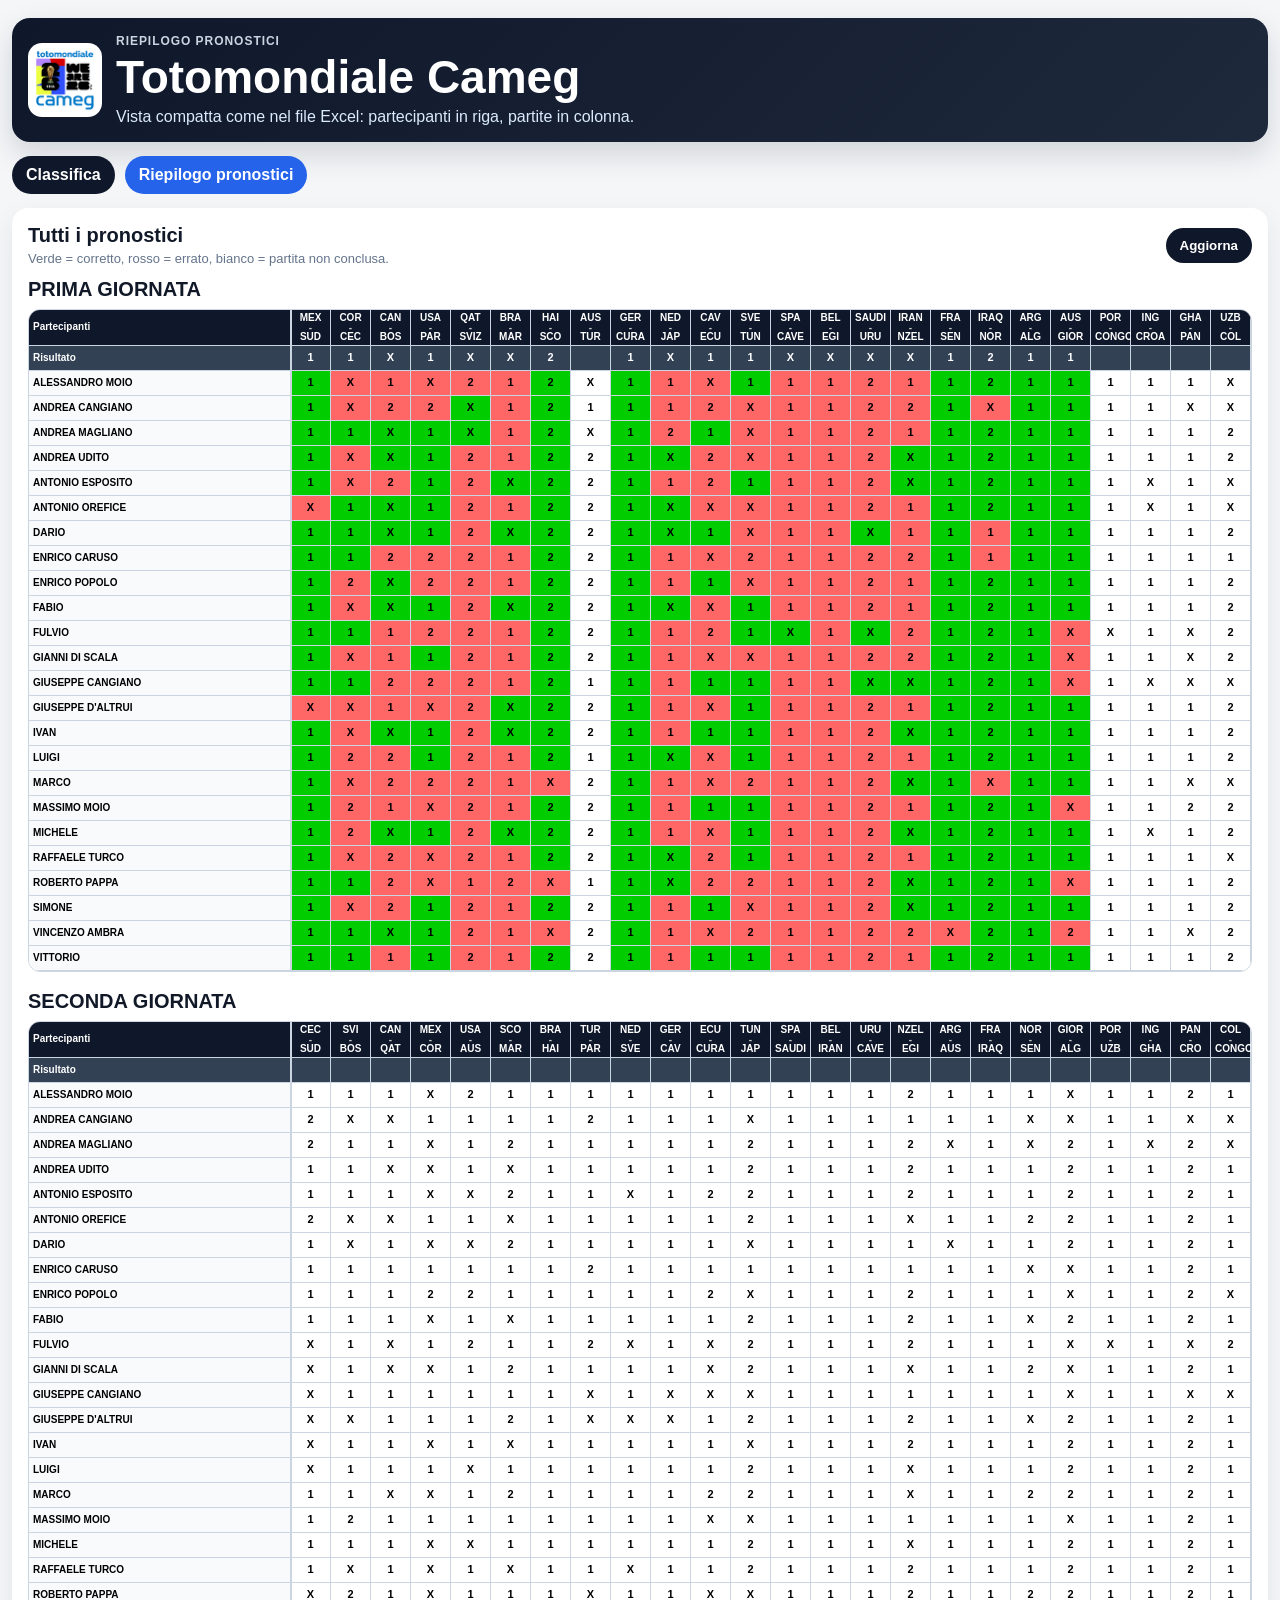
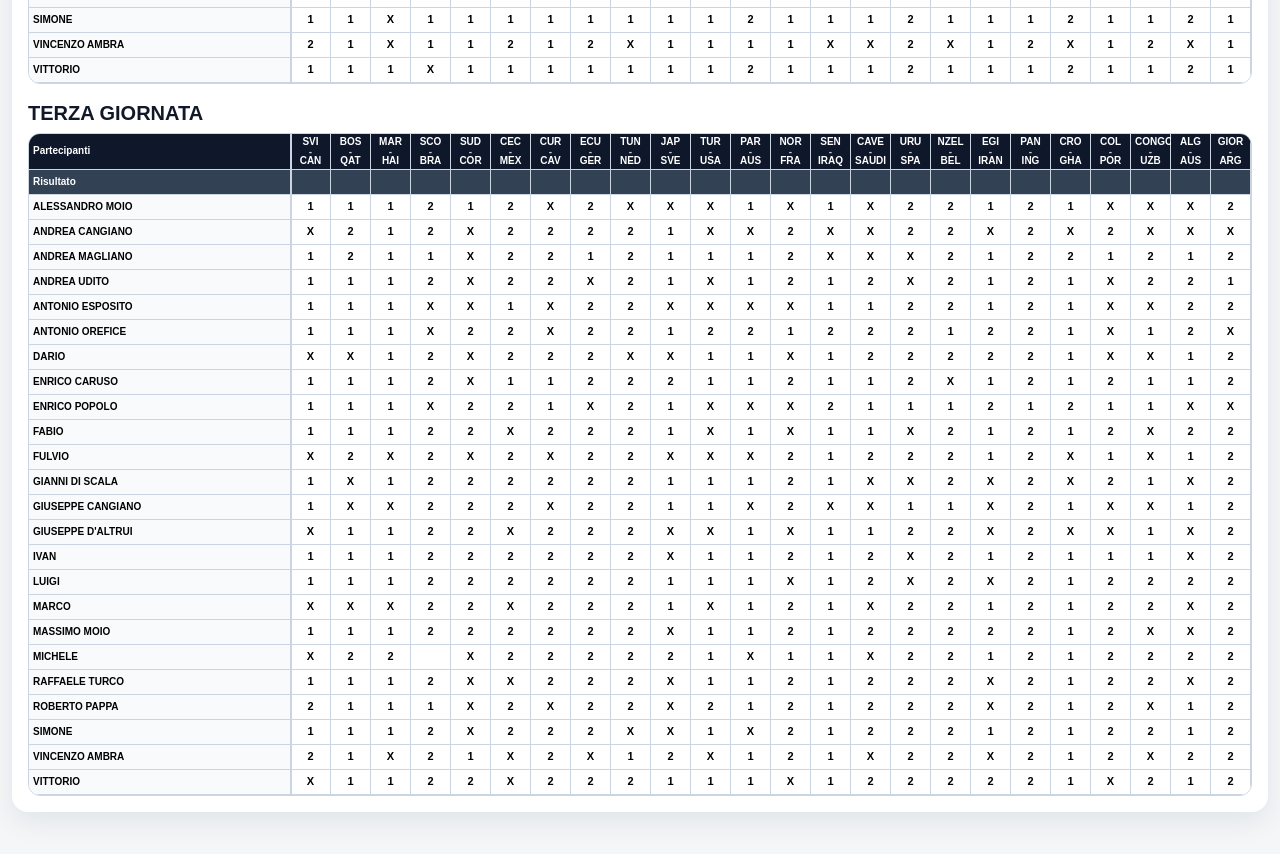
==== commit 772cfd33: "Add files via upload" ====
--- a/pronostici.html
+++ b/pronostici.html
@@ -26,10 +26,12 @@
 
     <section class="panel">
       <div class="panel-header">
-        <h2>Tutti i pronostici</h2>
+        <div>
+          <h2>Tutti i pronostici</h2>
+          <p class="hint">Verde = corretto, rosso = errato, bianco = partita non conclusa.</p>
+        </div>
         <button id="reloadBtn" type="button">Aggiorna</button>
       </div>
-      <p class="hint">Ogni tabella corrisponde a una giornata/foglio Excel. Scorri orizzontalmente per vedere tutte le partite.</p>
       <div id="predictionSheets" class="prediction-sheets">
         <p>Caricamento riepilogo...</p>
       </div>
--- a/assets/style.css
+++ b/assets/style.css
@@ -1,273 +1,66 @@
+* { box-sizing: border-box; }
 :root {
-  --bg: #f5f7fb;
-  --card: #ffffff;
-  --text: #14213d;
+  --bg: #f4f6f8;
+  --panel: #ffffff;
+  --text: #111827;
   --muted: #64748b;
-  --line: #e2e8f0;
-  --accent: #0f766e;
-  --accent-dark: #115e59;
-  --gold: #fef3c7;
+  --dark: #111827;
+  --line: #cbd5e1;
+  --green: #00cc00;
+  --red: #ff6666;
 }
-
-* { box-sizing: border-box; }
-body {
-  margin: 0;
-  font-family: Arial, Helvetica, sans-serif;
-  background: radial-gradient(circle at top, #e0f2fe, var(--bg));
-  color: var(--text);
+body { margin: 0; font-family: Arial, Helvetica, sans-serif; background: var(--bg); color: var(--text); }
+.page { width: min(1100px, 100%); margin: 0 auto; padding: 18px 12px 42px; }
+.page.wide { width: min(1500px, 100%); }
+.hero { display: flex; align-items: center; justify-content: space-between; gap: 16px; background: linear-gradient(135deg, #0f172a, #1e293b); color: white; border-radius: 18px; padding: 22px; margin-bottom: 14px; box-shadow: 0 12px 30px rgba(15,23,42,.15); }
+.compact-hero { padding: 16px; }
+.brand-row { display: flex; align-items: center; gap: 14px; min-width: 0; }
+.logo { width: 74px; height: 74px; object-fit: contain; background: white; border-radius: 14px; padding: 6px; flex: 0 0 auto; }
+h1 { margin: 0; font-size: clamp(28px, 5vw, 46px); line-height: 1; }
+h2 { margin: 0; font-size: 20px; }
+.eyebrow { margin: 0 0 6px; color: #cbd5e1; text-transform: uppercase; letter-spacing: .08em; font-weight: 700; font-size: 12px; }
+.subtitle { margin: 8px 0 0; color: #dbeafe; }
+.refresh-card { background: rgba(255,255,255,.12); border: 1px solid rgba(255,255,255,.22); border-radius: 14px; padding: 12px 14px; min-width: 190px; }
+.refresh-card span { display: block; color: #cbd5e1; font-size: 12px; }
+.refresh-card strong { display: block; margin-top: 4px; font-size: 14px; }
+.top-actions { display: flex; gap: 10px; margin: 12px 0; flex-wrap: wrap; }
+.nav-btn, button { border: 0; background: #0f172a; color: white; border-radius: 999px; padding: 10px 14px; font-weight: 700; text-decoration: none; cursor: pointer; }
+.nav-btn.active { background: #2563eb; }
+.summary { display: grid; grid-template-columns: repeat(3, 1fr); gap: 12px; margin: 14px 0; }
+.stat { background: white; border-radius: 14px; padding: 16px; box-shadow: 0 6px 18px rgba(15,23,42,.06); }
+.stat span { display: block; color: var(--muted); font-size: 13px; }
+.stat strong { display: block; font-size: 28px; margin-top: 4px; }
+.panel { background: var(--panel); border-radius: 16px; padding: 16px; box-shadow: 0 10px 28px rgba(15,23,42,.08); margin-top: 14px; }
+.panel-header { display: flex; align-items: center; justify-content: space-between; gap: 12px; margin-bottom: 12px; }
+.hint { margin: 4px 0 0; color: var(--muted); font-size: 13px; }
+.table-wrap, .excel-wrap { overflow: auto; -webkit-overflow-scrolling: touch; border: 1px solid var(--line); border-radius: 12px; }
+table { width: 100%; border-collapse: separate; border-spacing: 0; }
+.ranking-table th { background: #0f172a; color: white; text-align: left; padding: 13px; }
+.ranking-table td { padding: 13px; border-top: 1px solid #e2e8f0; }
+.ranking-table tr.leader td { background: #fef3c7; font-weight: 700; }
+.prediction-sheets { display: grid; gap: 18px; }
+.sheet-block h2 { margin: 0 0 8px; }
+.excel-table { width: max-content; min-width: 100%; font-size: 11px; line-height: 1.05; }
+.excel-table th, .excel-table td { border-right: 1px solid var(--line); border-bottom: 1px solid var(--line); padding: 3px 4px; text-align: center; min-width: 38px; height: 25px; color: #000; }
+.excel-table thead th { position: sticky; top: 0; z-index: 4; background: #0f172a; color: white; font-size: 10px; font-weight: 800; }
+.excel-table .participant-col { position: sticky; left: 0; z-index: 3; min-width: 118px; max-width: 118px; text-align: left; background: #f8fafc; font-size: 10px; white-space: nowrap; overflow: hidden; text-overflow: ellipsis; box-shadow: 1px 0 0 var(--line); }
+.excel-table thead .participant-col { z-index: 5; background: #0f172a; color: white; }
+.result-row .participant-col, .result-row td { background: #334155; color: white; font-weight: 800; }
+.match-head { width: 40px; max-width: 40px; }
+.team-code { display: block; }
+.vs-sep { display: block; opacity: .75; line-height: .8; }
+.forecast { font-weight: 800; background: white; color: #000; }
+.forecast.is-correct { background: var(--green); color: #000; }
+.forecast.is-wrong { background: var(--red); color: #000; }
+.error { background: #fee2e2; border: 1px solid #fca5a5; color: #7f1d1d; padding: 12px; border-radius: 10px; }
+@media (max-width: 760px) {
+  .hero { flex-direction: column; align-items: flex-start; }
+  .summary { grid-template-columns: 1fr; }
+  .panel { padding: 10px; border-radius: 12px; }
+  .panel-header { align-items: flex-start; }
+  .logo { width: 54px; height: 54px; }
+  .excel-table { font-size: 10px; }
+  .excel-table th, .excel-table td { min-width: 34px; padding: 2px 3px; }
+  .excel-table .participant-col { min-width: 96px; max-width: 96px; font-size: 9px; }
+  .match-head { width: 34px; max-width: 34px; }
 }
-.page { max-width: 1120px; margin: 0 auto; padding: 28px 16px 40px; }
-.hero {
-  display: flex; justify-content: space-between; gap: 20px; align-items: flex-end;
-  padding: 28px; border-radius: 24px; background: #0f172a; color: white;
-  box-shadow: 0 18px 45px rgba(15, 23, 42, .18);
-}
-.eyebrow { margin: 0 0 8px; color: #99f6e4; text-transform: uppercase; letter-spacing: .12em; font-size: 13px; }
-h1 { margin: 0; font-size: clamp(34px, 5vw, 58px); }
-.subtitle { margin: 10px 0 0; color: #cbd5e1; }
-.refresh-card { background: rgba(255,255,255,.1); border: 1px solid rgba(255,255,255,.18); padding: 16px; border-radius: 18px; min-width: 220px; }
-.refresh-card span { display:block; font-size: 13px; color: #cbd5e1; }
-.refresh-card strong { display:block; margin-top: 6px; }
-.refresh-card small { display:block; margin-top: 8px; color:#cbd5e1; line-height:1.35; }
-.summary { display:grid; grid-template-columns: repeat(3, 1fr); gap: 16px; margin: 20px 0; }
-.stat, .panel { background: var(--card); border: 1px solid var(--line); border-radius: 22px; box-shadow: 0 12px 32px rgba(15, 23, 42, .08); }
-.stat { padding: 18px; }
-.stat span { color: var(--muted); font-size: 14px; }
-.stat strong { display:block; margin-top: 8px; font-size: 28px; }
-.panel { padding: 22px; margin-top: 20px; }
-.panel-header { display:flex; justify-content: space-between; align-items:center; gap: 12px; margin-bottom: 16px; }
-h2 { margin: 0; font-size: 22px; }
-button { border:0; background: var(--accent); color:white; padding: 11px 16px; border-radius: 999px; cursor:pointer; font-weight: 700; }
-button:hover { background: var(--accent-dark); }
-.table-wrap { overflow-x:auto; }
-table { width:100%; border-collapse: collapse; min-width: 520px; }
-th, td { padding: 14px 12px; text-align:left; border-bottom: 1px solid var(--line); }
-th { color: var(--muted); font-size: 13px; text-transform: uppercase; letter-spacing: .06em; }
-tr.leader { background: var(--gold); font-weight: 700; }
-.matches { display:grid; gap: 10px; margin-top: 16px; }
-.match { display:flex; justify-content:space-between; gap: 12px; padding: 14px; border: 1px solid var(--line); border-radius: 16px; background:#f8fafc; }
-.match.live { border-color: #f97316; background: #fff7ed; }
-.match small { color: var(--muted); }
-footer { color: var(--muted); text-align:center; margin-top: 28px; font-size: 14px; }
-.error { color: #991b1b; background: #fee2e2; border: 1px solid #fecaca; padding: 14px; border-radius: 14px; }
-@media (max-width: 760px) {
-  .hero { align-items: stretch; flex-direction: column; }
-  .summary { grid-template-columns: 1fr; }
-  .panel-header { align-items: stretch; flex-direction: column; }
-  button { width: 100%; }
-  .match { flex-direction: column; }
-}
-
-.brand-row { display: flex; align-items: center; gap: 20px; }
-.logo { width: 112px; height: 112px; object-fit: contain; border-radius: 18px; background: white; padding: 6px; }
-.hint { color: var(--muted); font-size: 14px; }
-.predictions-overview { display: grid; gap: 18px; margin-top: 16px; }
-.participant-card { border: 1px solid var(--line); border-radius: 18px; padding: 18px; background: #f8fafc; }
-.participant-card h3 { margin: 0 0 14px; font-size: 22px; color: #0f172a; }
-.day-block { margin-top: 14px; }
-.day-block h4 { margin: 0 0 8px; color: var(--accent-dark); text-transform: uppercase; letter-spacing: .04em; font-size: 14px; }
-.compact table { min-width: 620px; background: white; border-radius: 14px; overflow: hidden; }
-.compact th, .compact td { padding: 10px 12px; font-size: 14px; }
-.badge { display: inline-block; padding: 5px 9px; border-radius: 999px; font-size: 12px; font-weight: 700; }
-.badge.pending { background: #e2e8f0; color: #475569; }
-.badge.correct { background: #dcfce7; color: #166534; }
-.badge.wrong { background: #fee2e2; color: #991b1b; }
-@media (max-width: 760px) {
-  .brand-row { align-items: flex-start; flex-direction: column; }
-  .logo { width: 96px; height: 96px; }
-}
-
-.top-actions { display:flex; gap: 10px; flex-wrap: wrap; margin: 18px 0; }
-.nav-btn { display:inline-flex; align-items:center; justify-content:center; padding: 11px 16px; border-radius: 999px; text-decoration:none; font-weight:700; border:1px solid var(--line); background:#fff; color:var(--text); }
-.nav-btn.active, .nav-btn:hover { background: var(--accent); color:#fff; border-color: var(--accent); }
-.wide { max-width: 1600px; }
-.compact-hero { align-items:center; }
-.prediction-sheets { display:grid; gap: 26px; margin-top: 18px; }
-.sheet-block { border:1px solid var(--line); border-radius:18px; padding:16px; background:#f8fafc; }
-.sheet-block h2 { margin-bottom: 12px; }
-.excel-wrap { overflow:auto; border:1px solid var(--line); border-radius:14px; background:#fff; max-height: 72vh; -webkit-overflow-scrolling: touch; }
-.excel-table { width:max-content; min-width:100%; border-collapse: separate; border-spacing:0; font-size: 12px; }
-.excel-table th, .excel-table td { padding: 7px 8px; border-right:1px solid var(--line); border-bottom:1px solid var(--line); text-align:center; white-space:nowrap; }
-.excel-table thead th { position: sticky; top:0; z-index:3; background:#0f172a; color:#fff; font-size:12px; letter-spacing:.04em; }
-.excel-table .participant-col { position: sticky; left:0; z-index:5; text-align:left; width:150px; min-width:150px; max-width:150px; overflow:hidden; text-overflow:ellipsis; background:#ffffff; color:var(--text); font-weight:700; box-shadow: 6px 0 10px rgba(15,23,42,.08); }
-.excel-table thead .participant-col { z-index:4; background:#0f172a; color:#fff; }
-.excel-table tbody tr:nth-child(even) .participant-col,
-.excel-table tbody tr:nth-child(even) td { background:#f8fafc; }
-.excel-table tbody tr:hover .participant-col,
-.excel-table tbody tr:hover td { background:#eef6ff; }
-.forecast { font-weight:800; min-width:42px; max-width:46px; }
-.forecast-1 { color:#166534; }
-.forecast-X { color:#92400e; }
-.forecast-2 { color:#1d4ed8; }
-.match-head { min-width:58px; max-width:64px; font-size:11px; }
-code { background:#e2e8f0; padding:2px 5px; border-radius:6px; }
-
-
-.mobile-note { display:none; }
-@media (max-width: 760px) {
-  .page { padding: 14px 8px 28px; }
-  .wide { max-width: 100%; }
-  .hero { padding: 18px; border-radius: 18px; }
-  h1 { font-size: clamp(28px, 11vw, 42px); }
-  .panel { padding: 14px 10px; border-radius: 18px; }
-  .prediction-sheets { gap: 18px; }
-  .sheet-block { padding: 10px; border-radius: 14px; }
-  .excel-wrap { max-height: none; border-radius: 12px; }
-  .excel-table { font-size: 11px; }
-  .excel-table th, .excel-table td { padding: 6px 6px; }
-  .excel-table .participant-col { width: 104px; min-width: 104px; max-width: 104px; font-size: 10px; }
-  .excel-table thead th { font-size: 10px; }
-  .match-head { min-width: 48px; max-width: 52px; }
-  .forecast { min-width: 36px; max-width: 38px; font-size: 13px; }
-  .mobile-note { display:block; margin: 8px 0 0; color: var(--muted); font-size: 12px; }
-}
-@media (max-width: 420px) {
-  .excel-table .participant-col { width: 92px; min-width: 92px; max-width: 92px; }
-  .match-head { min-width: 44px; max-width: 48px; }
-  .forecast { min-width: 34px; max-width: 36px; }
-}
-
-/* v6: riepilogo più compatto e leggibile su smartphone */
-.excel-table .participant-col { width: 132px; min-width: 132px; max-width: 132px; }
-.match-head { min-width: 50px; max-width: 56px; font-size: 10px; }
-.forecast { min-width: 34px; max-width: 38px; }
-.excel-table th, .excel-table td { padding: 6px 6px; }
-.excel-table thead .participant-col { z-index: 8; }
-.excel-table tbody .participant-col { z-index: 6; }
-@media (max-width: 760px) {
-  .logo { width: 78px; height: 78px; }
-  .top-actions { position: sticky; top: 0; z-index: 20; padding: 8px 0; background: rgba(245,247,251,.92); backdrop-filter: blur(6px); }
-  .excel-wrap { max-height: 78vh; }
-  .excel-table .participant-col { width: 86px; min-width: 86px; max-width: 86px; font-size: 9px; }
-  .match-head { min-width: 38px; max-width: 42px; font-size: 9px; }
-  .forecast { min-width: 30px; max-width: 32px; font-size: 12px; }
-  .excel-table th, .excel-table td { padding: 5px 4px; }
-}
-
-
-/* v7: intestazioni partite più leggibili e compatte nel riepilogo pronostici */
-.excel-table thead th.match-head {
-  white-space: normal;
-  line-height: 1.05;
-  vertical-align: middle;
-  padding: 5px 3px;
-}
-.match-head {
-  min-width: 42px;
-  max-width: 46px;
-  width: 46px;
-}
-.team-code {
-  display: block;
-  font-size: 9px;
-  font-weight: 800;
-  letter-spacing: .02em;
-}
-.vs-sep {
-  display: block;
-  font-size: 8px;
-  line-height: .9;
-  opacity: .75;
-}
-.forecast {
-  min-width: 28px;
-  max-width: 32px;
-  width: 32px;
-}
-.excel-table th, .excel-table td {
-  padding: 5px 4px;
-}
-@media (max-width: 760px) {
-  .excel-table .participant-col {
-    width: 92px;
-    min-width: 92px;
-    max-width: 92px;
-    font-size: 9px;
-  }
-  .match-head {
-    min-width: 36px;
-    max-width: 38px;
-    width: 38px;
-  }
-  .team-code { font-size: 8px; }
-  .vs-sep { font-size: 7px; }
-  .forecast {
-    min-width: 27px;
-    max-width: 29px;
-    width: 29px;
-    font-size: 12px;
-  }
-}
-
-/* v13: riepilogo pronostici con riga risultato e celle corretto/errato */
-.excel-table {
-  border-collapse: separate;
-  border-spacing: 0;
-}
-.excel-table th,
-.excel-table td {
-  border-right: 1px solid #94a3b8;
-  border-bottom: 1px solid #94a3b8;
-}
-.excel-table th:first-child,
-.excel-table td:first-child {
-  border-left: 1px solid #94a3b8;
-}
-.excel-table thead th {
-  border-top: 1px solid #94a3b8;
-}
-.excel-table tbody .participant-col {
-  color: #000;
-  font-size: 10px;
-}
-.excel-table .forecast {
-  color: #000;
-  font-weight: 800;
-  text-align: center;
-  background: #fff;
-}
-.excel-table .forecast.is-correct {
-  background: #00cc00 !important;
-  color: #000 !important;
-}
-.excel-table .forecast.is-wrong {
-  background: #ff6666 !important;
-  color: #000 !important;
-}
-.excel-table .result-row .participant-col,
-.excel-table .result-row .result-sign {
-  position: sticky;
-  top: 36px;
-  z-index: 2;
-  background: #334155 !important;
-  color: #fff !important;
-  font-weight: 900;
-  text-transform: uppercase;
-  letter-spacing: .03em;
-}
-.excel-table .result-row .participant-col {
-  left: 0;
-  z-index: 7;
-  box-shadow: 6px 0 10px rgba(15,23,42,.10);
-}
-.excel-table .result-sign {
-  min-width: 28px;
-  max-width: 32px;
-  width: 32px;
-  text-align: center;
-}
-.excel-table tbody tr:hover .forecast.is-correct {
-  background: #00cc00 !important;
-}
-.excel-table tbody tr:hover .forecast.is-wrong {
-  background: #ff6666 !important;
-}
-@media (max-width: 760px) {
-  .excel-table tbody .participant-col {
-    font-size: 8px;
-  }
-  .excel-table .result-row .participant-col,
-  .excel-table .result-row .result-sign {
-    top: 32px;
-  }
-}
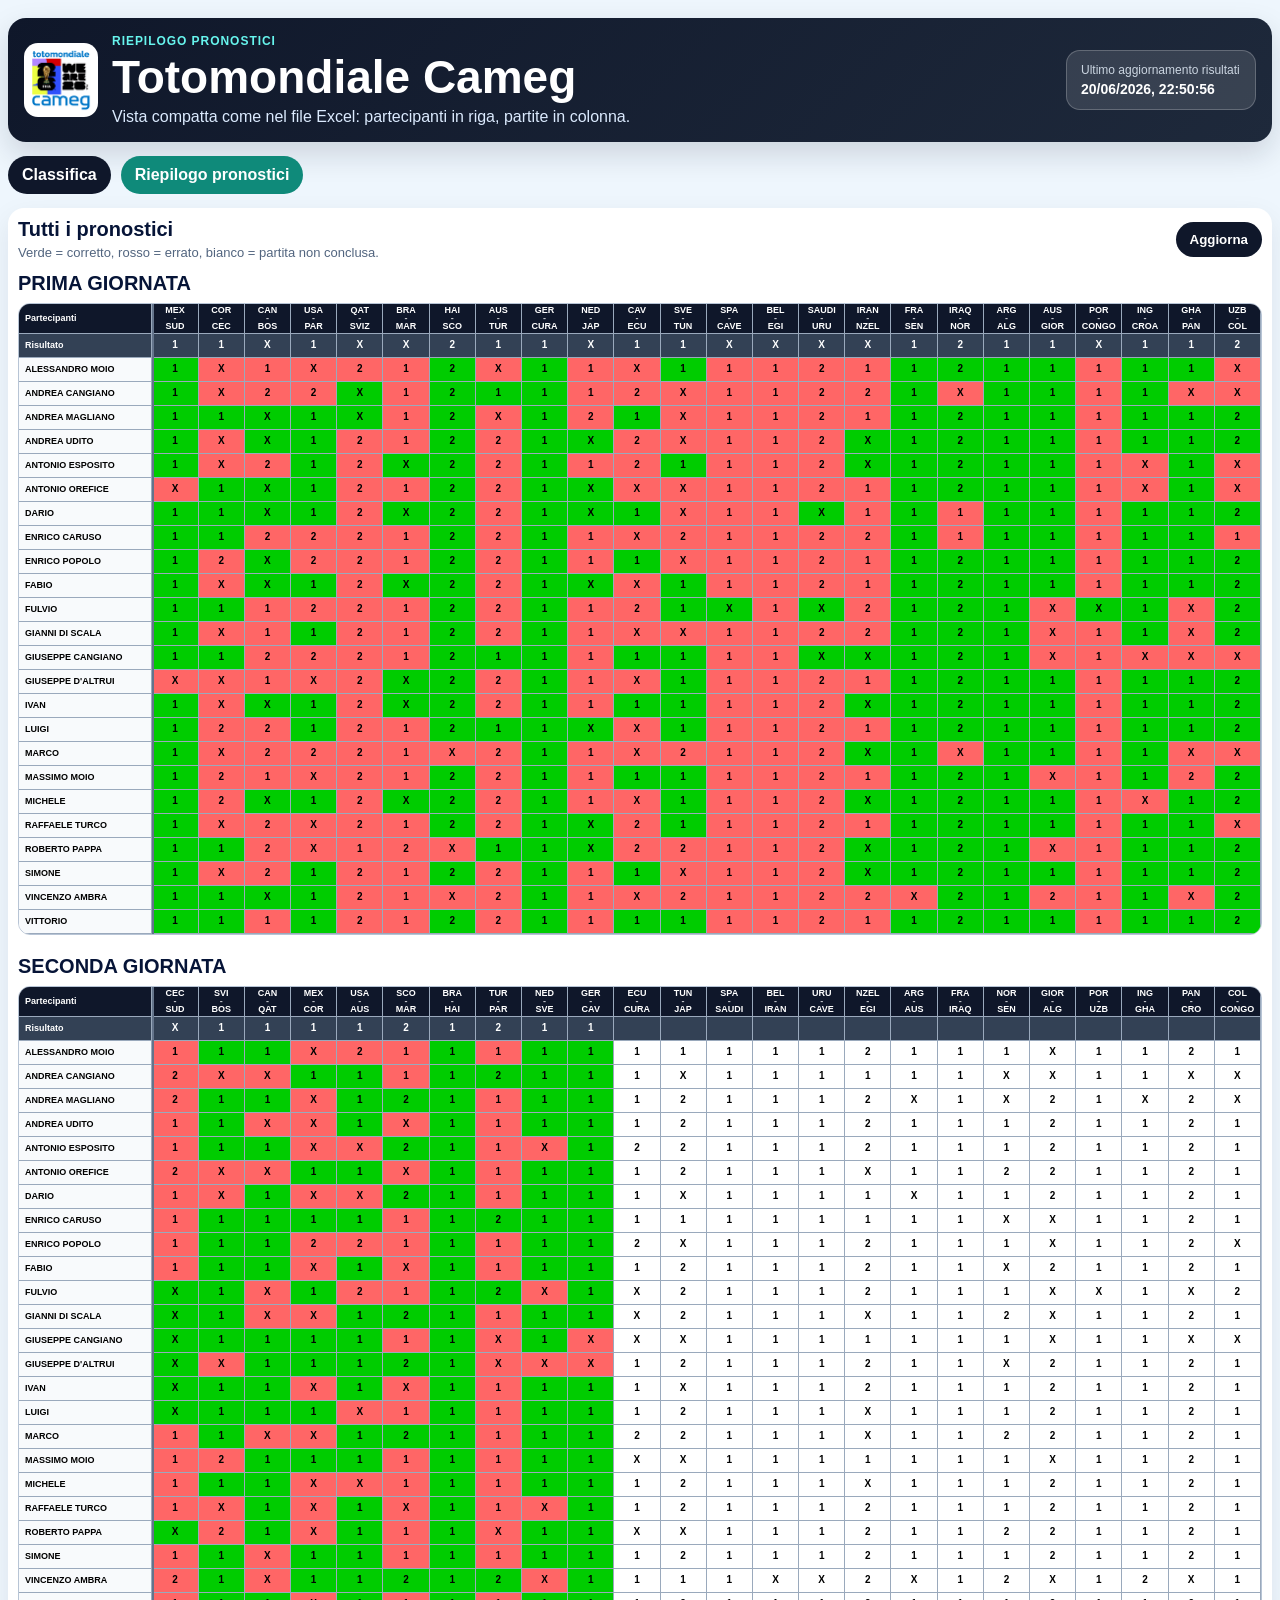
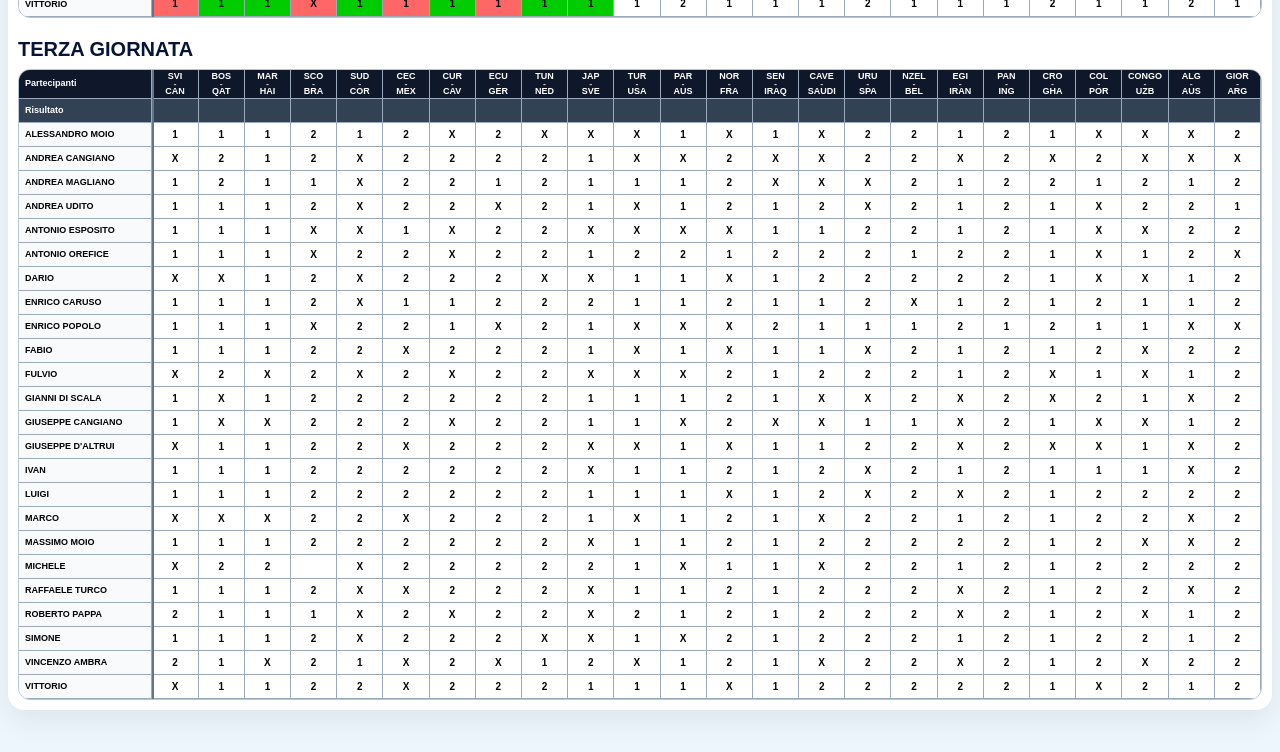
==== commit e2e689f4: "Add files via upload" ====
--- a/pronostici.html
+++ b/pronostici.html
@@ -16,6 +16,10 @@
           <h1>Totomondiale Cameg</h1>
           <p class="subtitle">Vista compatta come nel file Excel: partecipanti in riga, partite in colonna.</p>
         </div>
+      </div>
+      <div class="refresh-card">
+        <span>Ultimo aggiornamento risultati</span>
+        <strong id="updatedAt">—</strong>
       </div>
     </header>
 
--- a/assets/style.css
+++ b/assets/style.css
@@ -1,66 +1,99 @@
 * { box-sizing: border-box; }
 :root {
-  --bg: #f4f6f8;
+  --bg: #eef6fd;
   --panel: #ffffff;
-  --text: #111827;
-  --muted: #64748b;
+  --text: #061437;
+  --muted: #52657f;
   --dark: #111827;
-  --line: #cbd5e1;
+  --line: #b7c4d5;
   --green: #00cc00;
   --red: #ff6666;
 }
-body { margin: 0; font-family: Arial, Helvetica, sans-serif; background: var(--bg); color: var(--text); }
+body { margin: 0; font-family: Arial, Helvetica, sans-serif; background: var(--bg); color: var(--text); overflow-x: hidden; }
 .page { width: min(1100px, 100%); margin: 0 auto; padding: 18px 12px 42px; }
-.page.wide { width: min(1500px, 100%); }
+.page.wide { width: 100%; max-width: 100%; padding-left: 8px; padding-right: 8px; overflow-x: hidden; }
 .hero { display: flex; align-items: center; justify-content: space-between; gap: 16px; background: linear-gradient(135deg, #0f172a, #1e293b); color: white; border-radius: 18px; padding: 22px; margin-bottom: 14px; box-shadow: 0 12px 30px rgba(15,23,42,.15); }
 .compact-hero { padding: 16px; }
 .brand-row { display: flex; align-items: center; gap: 14px; min-width: 0; }
 .logo { width: 74px; height: 74px; object-fit: contain; background: white; border-radius: 14px; padding: 6px; flex: 0 0 auto; }
 h1 { margin: 0; font-size: clamp(28px, 5vw, 46px); line-height: 1; }
 h2 { margin: 0; font-size: 20px; }
-.eyebrow { margin: 0 0 6px; color: #cbd5e1; text-transform: uppercase; letter-spacing: .08em; font-weight: 700; font-size: 12px; }
+.eyebrow { margin: 0 0 6px; color: #67f5ee; text-transform: uppercase; letter-spacing: .08em; font-weight: 700; font-size: 12px; }
 .subtitle { margin: 8px 0 0; color: #dbeafe; }
 .refresh-card { background: rgba(255,255,255,.12); border: 1px solid rgba(255,255,255,.22); border-radius: 14px; padding: 12px 14px; min-width: 190px; }
 .refresh-card span { display: block; color: #cbd5e1; font-size: 12px; }
 .refresh-card strong { display: block; margin-top: 4px; font-size: 14px; }
 .top-actions { display: flex; gap: 10px; margin: 12px 0; flex-wrap: wrap; }
 .nav-btn, button { border: 0; background: #0f172a; color: white; border-radius: 999px; padding: 10px 14px; font-weight: 700; text-decoration: none; cursor: pointer; }
-.nav-btn.active { background: #2563eb; }
-.summary { display: grid; grid-template-columns: repeat(3, 1fr); gap: 12px; margin: 14px 0; }
+.nav-btn.active { background: #0f8a7a; }
+.summary { display: grid; grid-template-columns: repeat(auto-fit, minmax(180px, 1fr)); gap: 12px; margin: 14px 0; }
 .stat { background: white; border-radius: 14px; padding: 16px; box-shadow: 0 6px 18px rgba(15,23,42,.06); }
 .stat span { display: block; color: var(--muted); font-size: 13px; }
 .stat strong { display: block; font-size: 28px; margin-top: 4px; }
-.panel { background: var(--panel); border-radius: 16px; padding: 16px; box-shadow: 0 10px 28px rgba(15,23,42,.08); margin-top: 14px; }
+.panel { background: var(--panel); border-radius: 16px; padding: 16px; box-shadow: 0 10px 28px rgba(15,23,42,.08); margin-top: 14px; max-width: 100%; overflow: hidden; }
+.page.wide .panel { padding: 10px; }
 .panel-header { display: flex; align-items: center; justify-content: space-between; gap: 12px; margin-bottom: 12px; }
 .hint { margin: 4px 0 0; color: var(--muted); font-size: 13px; }
-.table-wrap, .excel-wrap { overflow: auto; -webkit-overflow-scrolling: touch; border: 1px solid var(--line); border-radius: 12px; }
+.live-matches { display: grid; grid-template-columns: repeat(2, minmax(0, 1fr)); gap: 12px; }
+.live-match { border: 1px solid #d7e0ec; border-radius: 12px; padding: 12px; background: linear-gradient(180deg, #ffffff, #f6fbff); }
+.live-board { display: grid; grid-template-columns: minmax(0, 1fr) auto minmax(0, 1fr); align-items: center; gap: 10px; }
+.live-team { display: flex; align-items: center; gap: 7px; min-width: 0; color: #1f2937; font-size: 14px; font-weight: 700; }
+.live-team-away { justify-content: flex-end; text-align: right; }
+.live-flag { flex: 0 0 auto; width: 24px; height: 24px; display: inline-flex; align-items: center; justify-content: center; border-radius: 999px; background: #eef2f7; object-fit: cover; line-height: 1; box-shadow: inset 0 0 0 1px rgba(15,23,42,.08); }
+.live-flag-fallback { background: #eef2f7; }
+.live-name { min-width: 0; overflow: hidden; text-overflow: ellipsis; white-space: nowrap; }
+.live-score { display: grid; grid-template-columns: 30px 10px 30px; align-items: center; justify-items: center; color: #111827; font-weight: 900; }
+.live-score strong { width: 30px; height: 30px; display: inline-flex; align-items: center; justify-content: center; border-radius: 6px; background: #1f2937; color: #facc15; font-size: 20px; line-height: 1; }
+.live-score span { color: #1f2937; font-size: 18px; }
+.live-minute { margin-top: 7px; text-align: center; color: #0f8a7a; font-size: 12px; font-weight: 800; }
+.table-wrap, .excel-wrap { overflow: auto; -webkit-overflow-scrolling: touch; border: 1px solid var(--line); border-radius: 12px; background: white; width: 100%; max-width: 100%; }
 table { width: 100%; border-collapse: separate; border-spacing: 0; }
 .ranking-table th { background: #0f172a; color: white; text-align: left; padding: 13px; }
 .ranking-table td { padding: 13px; border-top: 1px solid #e2e8f0; }
 .ranking-table tr.leader td { background: #fef3c7; font-weight: 700; }
-.prediction-sheets { display: grid; gap: 18px; }
-.sheet-block h2 { margin: 0 0 8px; }
-.excel-table { width: max-content; min-width: 100%; font-size: 11px; line-height: 1.05; }
-.excel-table th, .excel-table td { border-right: 1px solid var(--line); border-bottom: 1px solid var(--line); padding: 3px 4px; text-align: center; min-width: 38px; height: 25px; color: #000; }
-.excel-table thead th { position: sticky; top: 0; z-index: 4; background: #0f172a; color: white; font-size: 10px; font-weight: 800; }
-.excel-table .participant-col { position: sticky; left: 0; z-index: 3; min-width: 118px; max-width: 118px; text-align: left; background: #f8fafc; font-size: 10px; white-space: nowrap; overflow: hidden; text-overflow: ellipsis; box-shadow: 1px 0 0 var(--line); }
-.excel-table thead .participant-col { z-index: 5; background: #0f172a; color: white; }
-.result-row .participant-col, .result-row td { background: #334155; color: white; font-weight: 800; }
-.match-head { width: 40px; max-width: 40px; }
+.prediction-sheets { display: grid; gap: 20px; max-width: 100%; overflow: hidden; }
+.sheet-block { max-width: 100%; overflow: hidden; }
+.sheet-title-row { display: flex; align-items: baseline; justify-content: space-between; gap: 12px; margin-bottom: 8px; }
+.sheet-block h2 { margin: 0; }
+.mobile-scroll-hint { display: none; color: var(--muted); font-size: 12px; }
+.mobile-scroll-controls { display: none; }
+.excel-table { width: max-content; min-width: 100%; font-size: 10px; line-height: 1; border-collapse: separate; border-spacing: 0; }
+.excel-table th, .excel-table td { border-right: 1px solid #9aa9bc; border-bottom: 1px solid #9aa9bc; padding: 2px 3px; text-align: center; min-width: 35px; height: 24px; color: #000; }
+.excel-table thead th { position: sticky; top: 0; z-index: 4; background: #0f172a; color: white; font-size: 9px; font-weight: 800; }
+.excel-table .participant-col { position: sticky; left: 0; z-index: 3; width: 104px; min-width: 104px; max-width: 104px; text-align: left; background: #f8fafc !important; color: #000 !important; font-size: 9px; font-weight: 700; white-space: nowrap; overflow: hidden; text-overflow: ellipsis; box-shadow: 2px 0 0 #64748b; padding-left: 6px; }
+.excel-table thead .participant-col { z-index: 6; background: #0f172a !important; color: white !important; }
+.result-row .participant-col { background: #334155 !important; color: white !important; }
+.result-row td { background: #334155; color: white; font-weight: 800; }
+.match-head { width: 36px; max-width: 36px; min-width: 36px; }
 .team-code { display: block; }
-.vs-sep { display: block; opacity: .75; line-height: .8; }
+.vs-sep { display: block; opacity: .75; line-height: .75; }
 .forecast { font-weight: 800; background: white; color: #000; }
 .forecast.is-correct { background: var(--green); color: #000; }
 .forecast.is-wrong { background: var(--red); color: #000; }
 .error { background: #fee2e2; border: 1px solid #fca5a5; color: #7f1d1d; padding: 12px; border-radius: 10px; }
 @media (max-width: 760px) {
-  .hero { flex-direction: column; align-items: flex-start; }
+  .page { padding: 12px 8px 32px; }
+  .page.wide { width: 100vw; max-width: 100vw; padding-left: 6px; padding-right: 6px; }
+  .hero { flex-direction: column; align-items: flex-start; border-radius: 14px; }
   .summary { grid-template-columns: 1fr; }
-  .panel { padding: 10px; border-radius: 12px; }
-  .panel-header { align-items: flex-start; }
+  .live-matches { grid-template-columns: 1fr; }
+  .live-match { padding: 10px; }
+  .live-board { gap: 7px; }
+  .live-team { font-size: 13px; gap: 5px; }
+  .live-flag { width: 22px; height: 22px; font-size: 16px; }
+  .live-score { grid-template-columns: 28px 9px 28px; }
+  .live-score strong { width: 28px; height: 28px; font-size: 18px; }
+  .panel { padding: 10px; border-radius: 12px; width: 100%; max-width: 100%; overflow: hidden; }
+  .page.wide .panel { padding: 8px; }
+  .panel-header { align-items: flex-start; flex-direction: column; }
   .logo { width: 54px; height: 54px; }
-  .excel-table { font-size: 10px; }
-  .excel-table th, .excel-table td { min-width: 34px; padding: 2px 3px; }
-  .excel-table .participant-col { min-width: 96px; max-width: 96px; font-size: 9px; }
-  .match-head { width: 34px; max-width: 34px; }
+  .sheet-title-row { align-items: flex-start; flex-direction: column; gap: 3px; }
+  .mobile-scroll-hint { display: inline; }
+  .mobile-scroll-controls { display: grid; grid-template-columns: 1fr 1fr; gap: 8px; width: 100%; margin: 8px 0; }
+  .mobile-scroll-controls .scroll-btn { width: 100%; padding: 10px 8px; border-radius: 12px; font-size: 13px; }
+  .excel-wrap { width: 100%; max-width: 100%; overflow-x: auto; overflow-y: hidden; overscroll-behavior-x: contain; }
+  .excel-table { min-width: max-content; width: max-content; font-size: 9px; }
+  .excel-table th, .excel-table td { min-width: 34px; width: 34px; max-width: 34px; height: 24px; padding: 2px; }
+  .excel-table .participant-col { width: 92px; min-width: 92px; max-width: 92px; font-size: 8px; padding-left: 4px; }
+  .match-head { width: 34px; max-width: 34px; min-width: 34px; }
 }
